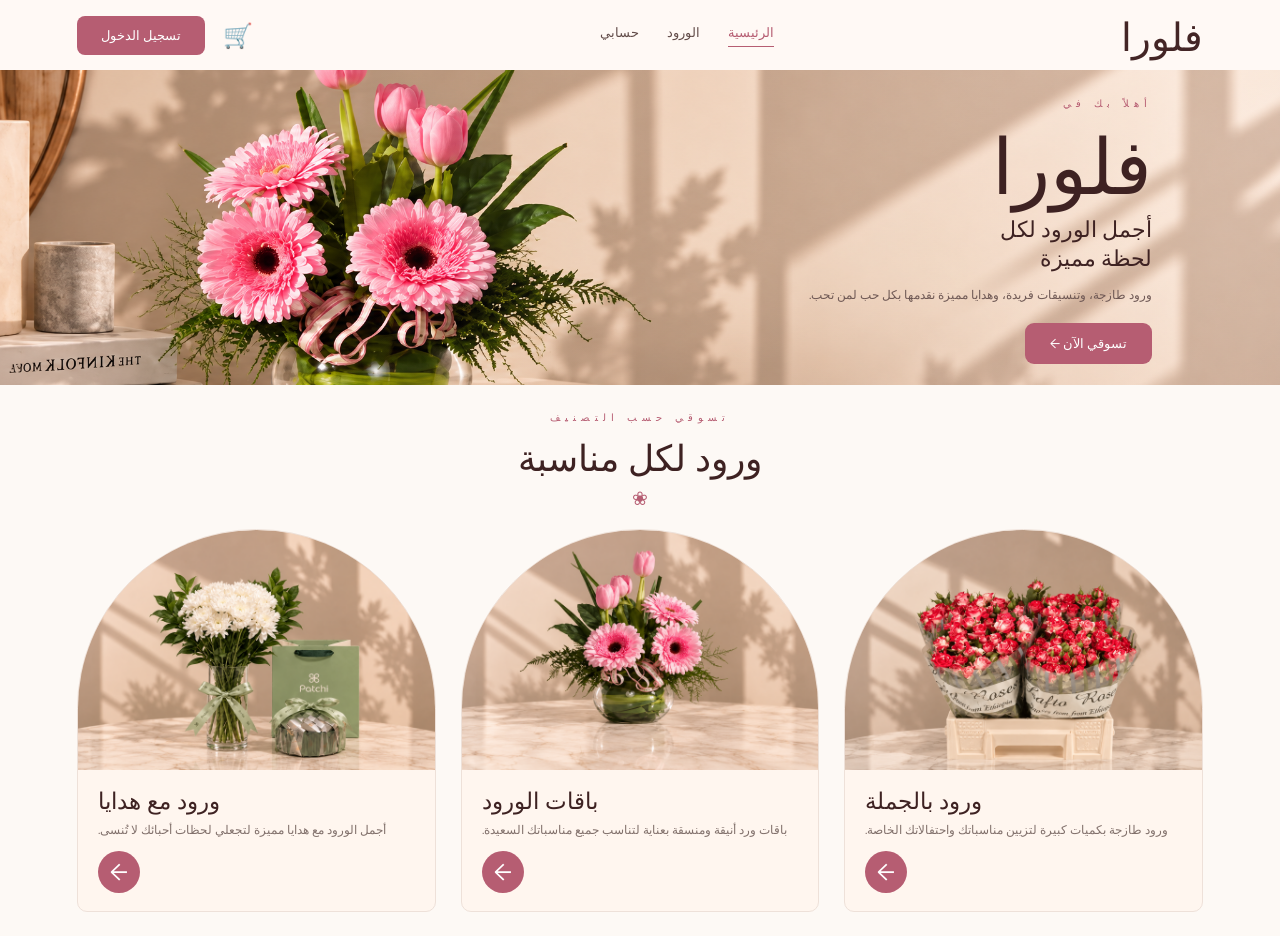
==== home.html @ 4fcf9b65 "add flora homepage desing" ====
<!DOCTYPE html>
<html lang="ar" dir="rtl">
<head>
    <meta charset="UTF-8">
    <meta name="viewport" content="width=device-width, initial-scale=1.0">
    <title>فلورا | الرئيسية</title>
    <link rel="stylesheet" href="flora-home.css">
</head>
<body>

<header class="navbar">
    <a href="home.html" class="logo">فلورا</a>

    <nav>
        <a href="home.html" class="active">الرئيسية</a>
        <a href="product.html">الورود</a>
    
    
        <a href="account.html">حسابي</a>
    </nav>

    <div class="nav-actions">
       
        
<a href="cart.html" class="cart-icon" aria-label="سلة التسوق">🛒</a>

        <a href="account.html" class="login-btn">تسجيل الدخول</a>
    </div>
</header>

<main>

    <!-- القسم الرئيسي -->
    <section class="hero">
        <div class="hero-photo"></div>

        <div class="hero-content">
            <span class="eyebrow">أهلاً بك في</span>

            <h1>فلورا</h1>

            <h2>
                أجمل الورود لكل<br>
                لحظة مميزة
            </h2>

            <p>
                ورود طازجة، وتنسيقات فريدة،
                وهدايا مميزة نقدمها بكل حب
                لمن تحب.
            </p>

            <a href="product.html" class="primary-btn">
                تسوقي الآن &larr;
            </a>
        </div>
    </section>

    <!-- تصنيفات الورود -->
    <section class="categories">

        <div class="section-heading">
            <span class="eyebrow">تسوقي حسب التصنيف</span>
            <h2>ورود لكل مناسبة</h2>
            <span class="flower-symbol">&#10048;</span>
        </div>

        <div class="category-grid">

            <!-- الورود بالجملة -->
            <article class="category-card">
                <div class="category-image">
                    <img src="images/bulk.jpg"
                         alt="ورود بالجملة">
                </div>

                <div class="category-info">
                    <h3>ورود بالجملة</h3>
                    <p>
                        ورود طازجة بكميات كبيرة
                        لتزيين مناسباتك واحتفالاتك الخاصة.
                    </p>

                    <a href="product.html"
                       class="arrow-btn"
                       aria-label="استكشفي الورود بالجملة">
                        &larr;
                    </a>
                </div>
            </article>

            <!-- باقات الورود -->
            <article class="category-card">
                <div class="category-image">
                    <img src="images/bouquet.jpg"
                         alt="باقات الورود">
                </div>

                <div class="category-info">
                    <h3>باقات الورود</h3>
                    <p>
                        باقات ورد أنيقة ومنسقة بعناية
                        لتناسب جميع مناسباتك السعيدة.
                    </p>

                    <a href="product.html"
                       class="arrow-btn"
                       aria-label="استكشفي باقات الورود">
                        &larr;
                    </a>
                </div>
            </article>

            <!-- الورود مع الهدايا -->
            <article class="category-card">
                <div class="category-image">
                    <img src="images/gifts.jpg"
                         alt="ورود مع هدايا">
                </div>

                <div class="category-info">
                    <h3>ورود مع هدايا</h3>
                    <p>
                        أجمل الورود مع هدايا مميزة
                        لتجعلي لحظات أحبائك لا تُنسى.
                    </p>

                    <a href="product.html"
                       class="arrow-btn"
                       aria-label="استكشفي الورود مع الهدايا">
                        &larr;
                    </a>
                </div>
            </article>

        </div>
    </section>

</main>

</body>
</html>
---- flora-home.css ----
@import url('https://fonts.googleapis.com/css2?family=DM+Sans:wght@400;500;600&family=Playfair+Display:wght@400;500&display=swap');

/* =========================
   1. GENERAL SETTINGS
========================= */

* {
    margin: 0;
    padding: 0;
    box-sizing: border-box;
}

html {
    scroll-behavior: smooth;
}

body {
    font-family: 'DM Sans', sans-serif;
    background: #FDF9F5;
    color: #3e2222;
}


/* =========================
   2. NAVIGATION BAR
========================= */

.navbar {
    height: 70px;
    padding: 0 6%;
    display: flex;
    align-items: center;
    justify-content: space-between;
    background: #fff9f5;
}

.logo {
    font-family: 'Playfair Display', serif;
    font-size: 39px;
    color: #432525;
    text-decoration: none;
}

.navbar nav {
    display: flex;
    align-items: center;
    gap: 28px;
}

.navbar nav a {
    color: #624c49;
    text-decoration: none;
    font-size: 13px;
    padding-bottom: 5px;
}

.navbar nav a:hover,
.navbar nav a.active {
    color: #B65D72;
    border-bottom: 1px solid #B65D72;
}

.nav-actions {
    display: flex;
    align-items: center;
    gap: 18px;
}

.search-icon {
    font-size: 20px;
    color: #765d59;
}

.cart-icon {
    font-size: 24px;
    color: #B65D72;
    text-decoration: none;
    cursor: pointer;
    display: inline-flex;
    align-items: center;
    transition: transform 0.3s ease;
}

.cart-icon:hover {
    transform: scale(1.15);
}

.login-btn {
    background: #B65D72;
    color: white;
    padding: 11px 24px;
    border-radius: 8px;
    text-decoration: none;
    font-size: 13px;
}


/* =========================
   3. MAIN BANNER
========================= */

.hero {
    height: 35vh;
    min-height: 300px;
    max-height: 390px;
    position: relative;
    display: flex;
    align-items: center;
    padding: 20px 10%;
    overflow: hidden;
    background: #e8d5c5;
}

.hero-photo {
    position: absolute;
    inset: 0;

    background-image:
        linear-gradient(
            90deg,
            rgba(238, 222, 208, 0.18) 0%,
            rgba(238, 222, 208, 0.04) 48%,
            transparent 75%
        ),
        url('images/flora-banner.png');

    background-size: cover;
    background-position: center center;
    background-repeat: no-repeat;

    transform: scaleX(-1);
}

.hero-content {
    position: relative;
    z-index: 1;
    width: 390px;
    max-width: 48%;
}

.eyebrow {
    font-size: 10px;
    letter-spacing: 5px;
    color: #B65D72;
}

.hero-content h1 {
    font-family: 'Playfair Display', serif;
    font-size: clamp(55px, 6vw, 90px);
    font-weight: 400;
    line-height: 1.1;
    margin: 8px 0;
}

.hero-content h2 {
    font-family: 'Playfair Display', serif;
    font-size: clamp(15px, 1.7vw, 22px);
    font-weight: 400;
    line-height: 1.35;
}

.hero-content p {
    font-size: 12px;
    line-height: 1.6;
    color: #6f5955;
    margin-top: 14px;
    margin-bottom: 18px;
}

.primary-btn {
    display: inline-block;
    padding: 12px 25px;
    background: #B65D72;
    color: white;
    text-decoration: none;
    border-radius: 9px;
    font-size: 13px;
}

.primary-btn:hover {
    background: #B65D72;
}


/* =========================
   4. CATEGORIES SECTION
========================= */

.categories {
    padding: 20px 6% 24px;
    background: #FDF9F5;
}

.section-heading {
    text-align: center;
    margin-bottom: 18px;
}

.section-heading h2 {
    font-family: 'Playfair Display', serif;
    font-size: clamp(25px, 3vw, 36px);
    font-weight: 400;
    margin: 6px 0;
}

.flower-symbol {
    font-size: 19px;
    color: #B65D72;
}


/* =========================
   5. FLOWER CARDS
========================= */

.category-grid {
    display: grid;
    grid-template-columns: repeat(3, minmax(0, 1fr));
    gap: 25px;
    max-width: 1200px;
    margin: 0 auto;
}

.category-card {
    background: #fff6ef;
    border: 1px solid #eee1d9;
    border-radius: 180px 180px 10px 10px;
    overflow: hidden;
    min-width: 0;
}

.category-image {
    width: 100%;
    height: 240px;
    overflow: hidden;
    border-radius: 50% 50% 0 0;
    background: #ead8ca;
}

.category-image img {
    width: 100%;
    height: 100%;
    object-fit: cover;
    object-position: center center;
    display: block;
    border-radius: 50% 50% 0 0;
}


/* =========================
   6. CARD INFORMATION
========================= */

.category-info {
    padding: 14px 20px 18px;
    text-align: left;
}

.category-info h3 {
    font-family: 'Playfair Display', serif;
    font-size: clamp(17px, 1.8vw, 24px);
    font-weight: 400;
    margin-bottom: 6px;
}

.category-info p {
    color: #82716c;
    font-size: 12px;
    line-height: 1.5;
    margin-bottom: 12px;
}


/* =========================
   7. PINK ARROW BUTTON
========================= */

.arrow-btn {
    width: 42px;
    height: 42px;
    border-radius: 50%;
    background: #B65D72;
    color: white;
    text-decoration: none;

    display: inline-flex;
    align-items: center;
    justify-content: center;

    font-size: 23px;
    transition: transform 0.3s ease;
}

.arrow-btn:hover {
    transform: translateX(4px);
}


/* =========================
   8. LAPTOP SCREENS
========================= */

@media (min-width: 900px) and (max-height: 850px) {

    .navbar {
        height: 60px;
    }

    .hero {
        height: 35vh;
        min-height: 300px;
        max-height: 390px;
    }

    .categories {
        padding-top: 14px;
    }

    .section-heading {
        margin-bottom: 12px;
    }

    .category-info {
        padding: 10px 16px;
    }

    .category-info p {
        margin-bottom: 8px;
    }

    .arrow-btn {
        width: 36px;
        height: 36px;
    }
}


/* =========================
   9. MOBILE SCREENS
========================= */

@media (max-width: 650px) {

    .navbar {
        height: auto;
        padding: 15px;
        flex-wrap: wrap;
        gap: 12px;
    }

    .navbar nav {
        gap: 12px;
        flex-wrap: wrap;
    }

    .hero {
        height: 430px;
        min-height: 300px;
        max-height: none;
        padding: 30px 7%;
    }

    .hero-content {
        max-width: 75%;
    }

    .category-grid {
        grid-template-columns: 1fr;
        max-width: 420px;
    }

    .category-image {
        height: 240px;
    }
}
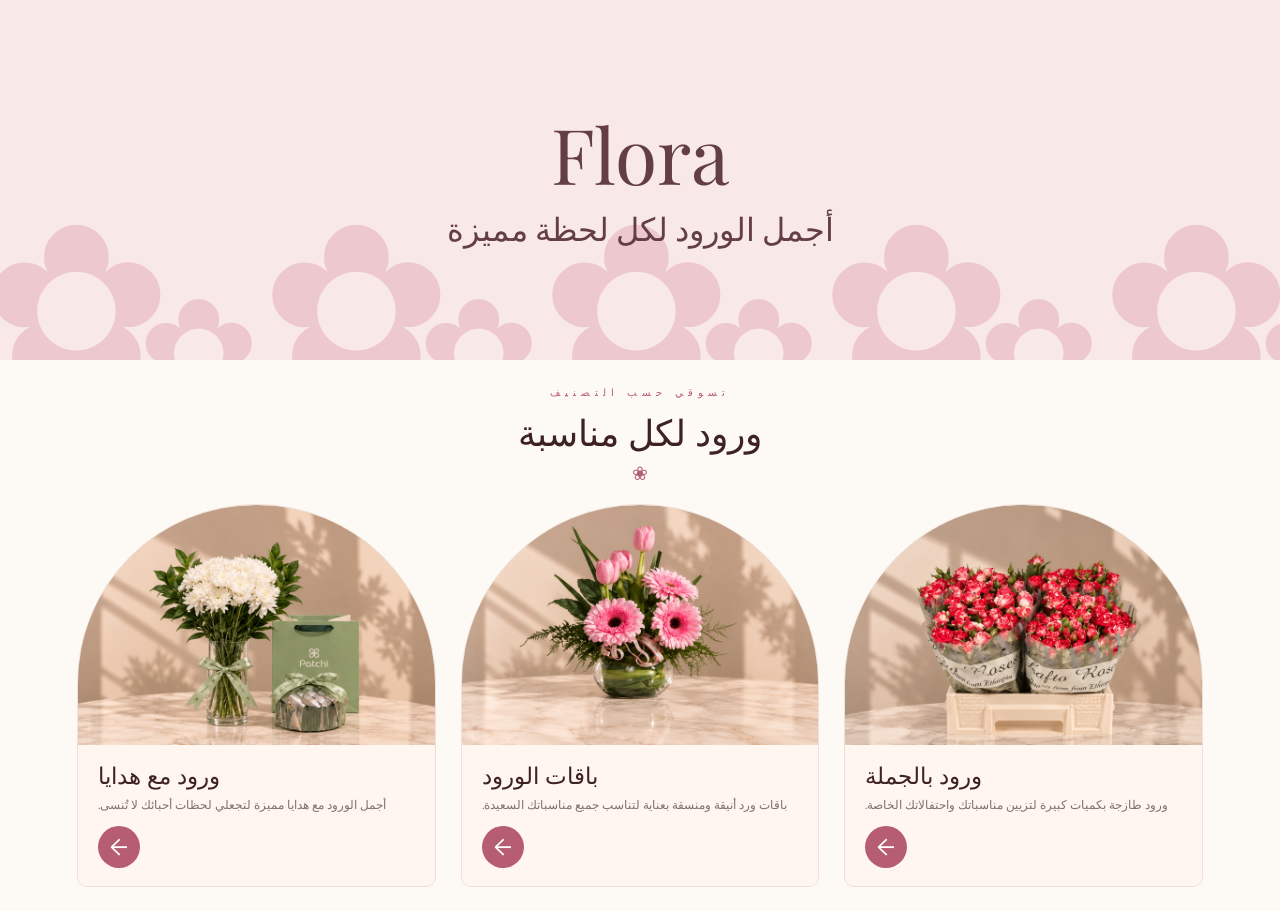
==== commit ff0ecbd7: "Update homepage" ====
--- a/home.html
+++ b/home.html
@@ -8,53 +8,39 @@
 </head>
 <body>
 
-<header class="navbar">
-    <a href="home.html" class="logo">فلورا</a>
-
-    <nav>
-        <a href="home.html" class="active">الرئيسية</a>
-        <a href="product.html">الورود</a>
-    
-    
-        <a href="account.html">حسابي</a>
-    </nav>
-
-    <div class="nav-actions">
-       
-        
-<a href="cart.html" class="cart-icon" aria-label="سلة التسوق">🛒</a>
-
-        <a href="account.html" class="login-btn">تسجيل الدخول</a>
-    </div>
-</header>
-
 <main>
 
     <!-- القسم الرئيسي -->
-    <section class="hero">
-        <div class="hero-photo"></div>
+   
+   <section class="hero">
 
-        <div class="hero-content">
-            <span class="eyebrow">أهلاً بك في</span>
+       <div class="hero-content">
+           <h1 class="hero-logo">Flora</h1>
 
-            <h1>فلورا</h1>
+   
 
-            <h2>
-                أجمل الورود لكل<br>
-                لحظة مميزة
-            </h2>
+           <h9 class="hero-subtitle">
+               أجمل الورود لكل لحظة مميزة
+           </h9>
+   
+       </div>
+   
 
-            <p>
-                ورود طازجة، وتنسيقات فريدة،
-                وهدايا مميزة نقدمها بكل حب
-                لمن تحب.
-            </p>
-
-            <a href="product.html" class="primary-btn">
-                تسوقي الآن &larr;
-            </a>
-        </div>
-    </section>
+       <div class="hero-flowers" aria-hidden="true">
+           <span class="flower flower-one">✿</span>
+           <span class="flower flower-two">✿</span>
+           <span class="flower flower-one">✿</span>
+           <span class="flower flower-two">✿</span>
+            <span class="flower flower-one">✿</span>
+            <span class="flower flower-two">✿</span>
+                                                     
+           <span class="flower flower-one">✿</span>
+           <span class="flower flower-two">✿</span>
+           <span class="flower flower-one">✿</span>
+           <span class="flower flower-two">✿</span>
+           <span class="flower flower-one">✿</span>
+</div>
+   </section>
 
     <!-- تصنيفات الورود -->
     <section class="categories">
--- a/flora-home.css
+++ b/flora-home.css
@@ -100,44 +100,3632 @@
    3. MAIN BANNER
 ========================= */
 
+
+/* =========================
+   FLORA HERO BANNER
+========================= */
+
 .hero {
-    height: 35vh;
-    min-height: 300px;
-    max-height: 390px;
-    position: relative;
-    display: flex;
-    align-items: center;
-    padding: 20px 10%;
+    position: relative;
+    width: 100%;
+    min-height: 360px;
+    background: #F8E9E8;
+    display: flex;
+    align-items: center;
+    justify-content: center;
+    text-align: center;
     overflow: hidden;
-    background: #e8d5c5;
-}
-
-.hero-photo {
+    padding: 45px 20px;
+    box-sizing: border-box;
+}
+
+.hero-content {
+    position: relative;
+    z-index: 2;
+}
+
+.hero-logo {
+    font-family: Georgia, serif;
+    font-size: clamp(65px, 8vw, 105px);
+    font-weight: normal;
+    color: #643E46;
+    margin: 0 0 15px;
+}
+
+.hero-subtitle {
+    font-size: clamp(20px, 2.5vw, 32px);
+    color: #643E46;
+    margin: 0 0 30px;
+    line-height: 1.7;
+}
+
+.hero-btn {
+    display: inline-block;
+    background: #B65D72;
+    color: white;
+    padding: 13px 38px;
+    border-radius: 40px;
+    text-decoration: none;
+    font-size: 18px;
+    transition: 0.3s ease;
+}
+
+.hero-btn:hover {
+    background: #9D4C60;
+    transform: translateY(-3px);
+}
+
+/* Decorative Flowers */
+
+.hero-flowers {
     position: absolute;
-    inset: 0;
-
-    background-image:
-        linear-gradient(
-            90deg,
-            rgba(238, 222, 208, 0.18) 0%,
-            rgba(238, 222, 208, 0.04) 48%,
-            transparent 75%
-        ),
-        url('images/flora-banner.png');
-
-    background-size: cover;
-    background-position: center center;
-    background-repeat: no-repeat;
-
-    transform: scaleX(-1);
+    bottom: -65px;
+    left: -20px;
+    display: flex;
+    align-items: flex-end;
+    gap: 0;
+    color: #E9BBC4;
+    opacity: 0.7;
+    pointer-events: none;
+}
+
+.flower {
+    display: block;
+    line-height: 1;
+}
+
+.flower-one {
+    font-size: 230px;
+}
+
+.flower-two {
+    font-size: 145px;
+    margin-left: -35px;
+}
+
+/* Laptop & Mobile */
+
+@media (max-width: 768px) {
+    .hero {
+        min-height: 320px;
+        padding: 40px 18px;
+    }
+
+    .hero-flowers {
+        opacity: 0.35;
+        transform: scale(0.65);
+        transform-origin: bottom left;
+    }
+}
+
+
+/* =========================
+   FLORA HERO BANNER
+========================= */
+
+.hero {
+    position: relative;
+    width: 100%;
+    min-height: 360px;
+    background: #F8E9E8;
+    display: flex;
+    align-items: center;
+    justify-content: center;
+    text-align: center;
+    overflow: hidden;
+    padding: 45px 20px;
+    box-sizing: border-box;
 }
 
 .hero-content {
     position: relative;
-    z-index: 1;
-    width: 390px;
-    max-width: 48%;
-}
+    z-index: 2;
+}
+
+.hero-logo {
+    font-family: Georgia, serif;
+    font-size: clamp(65px, 8vw, 105px);
+    font-weight: normal;
+    color: #643E46;
+    margin: 0 0 15px;
+}
+
+.hero-subtitle {
+    font-size: clamp(20px, 2.5vw, 32px);
+    color: #643E46;
+    margin: 0 0 30px;
+    line-height: 1.7;
+}
+
+.hero-btn {
+    display: inline-block;
+    background: #B65D72;
+    color: white;
+    padding: 13px 38px;
+    border-radius: 40px;
+    text-decoration: none;
+    font-size: 18px;
+    transition: 0.3s ease;
+}
+
+.hero-btn:hover {
+    background: #9D4C60;
+    transform: translateY(-3px);
+}
+
+/* Decorative Flowers */
+
+.hero-flowers {
+    position: absolute;
+    bottom: -65px;
+    left: -20px;
+    display: flex;
+    align-items: flex-end;
+    gap: 0;
+    color: #E9BBC4;
+    opacity: 0.7;
+    pointer-events: none;
+}
+
+.flower {
+    display: block;
+    line-height: 1;
+}
+
+.flower-one {
+    font-size: 230px;
+}
+
+.flower-two {
+    font-size: 145px;
+    margin-left: -35px;
+}
+
+/* Laptop & Mobile */
+
+@media (max-width: 768px) {
+    .hero {
+        min-height: 320px;
+        padding: 40px 18px;
+    }
+
+    .hero-flowers {
+        opacity: 0.35;
+        transform: scale(0.65);
+        transform-origin: bottom left;
+    }
+}
+
+
+/* =========================
+   FLORA HERO BANNER
+========================= */
+
+.hero {
+    position: relative;
+    width: 100%;
+    min-height: 360px;
+    background: #F8E9E8;
+    display: flex;
+    align-items: center;
+    justify-content: center;
+    text-align: center;
+    overflow: hidden;
+    padding: 45px 20px;
+    box-sizing: border-box;
+}
+
+.hero-content {
+    position: relative;
+    z-index: 2;
+}
+
+.hero-logo {
+    font-family: Georgia, serif;
+    font-size: clamp(65px, 8vw, 105px);
+    font-weight: normal;
+    color: #643E46;
+    margin: 0 0 15px;
+}
+
+.hero-subtitle {
+    font-size: clamp(20px, 2.5vw, 32px);
+    color: #643E46;
+    margin: 0 0 30px;
+    line-height: 1.7;
+}
+
+.hero-btn {
+    display: inline-block;
+    background: #B65D72;
+    color: white;
+    padding: 13px 38px;
+    border-radius: 40px;
+    text-decoration: none;
+    font-size: 18px;
+    transition: 0.3s ease;
+}
+
+.hero-btn:hover {
+    background: #9D4C60;
+    transform: translateY(-3px);
+}
+
+/* Decorative Flowers */
+
+.hero-flowers {
+    position: absolute;
+    bottom: -65px;
+    left: -20px;
+    display: flex;
+    align-items: flex-end;
+    gap: 0;
+    color: #E9BBC4;
+    opacity: 0.7;
+    pointer-events: none;
+}
+
+.flower {
+    display: block;
+    line-height: 1;
+}
+
+.flower-one {
+    font-size: 230px;
+}
+
+.flower-two {
+    font-size: 145px;
+    margin-left: -35px;
+}
+
+/* Laptop & Mobile */
+
+@media (max-width: 768px) {
+    .hero {
+        min-height: 320px;
+        padding: 40px 18px;
+    }
+
+    .hero-flowers {
+        opacity: 0.35;
+        transform: scale(0.65);
+        transform-origin: bottom left;
+    }
+}
+
+
+/* =========================
+   FLORA HERO BANNER
+========================= */
+
+.hero {
+    position: relative;
+    width: 100%;
+    min-height: 360px;
+    background: #F8E9E8;
+    display: flex;
+    align-items: center;
+    justify-content: center;
+    text-align: center;
+    overflow: hidden;
+    padding: 45px 20px;
+    box-sizing: border-box;
+}
+
+.hero-content {
+    position: relative;
+    z-index: 2;
+}
+
+.hero-logo {
+    font-family: Georgia, serif;
+    font-size: clamp(65px, 8vw, 105px);
+    font-weight: normal;
+    color: #643E46;
+    margin: 0 0 15px;
+}
+
+.hero-subtitle {
+    font-size: clamp(20px, 2.5vw, 32px);
+    color: #643E46;
+    margin: 0 0 30px;
+    line-height: 1.7;
+}
+
+.hero-btn {
+    display: inline-block;
+    background: #B65D72;
+    color: white;
+    padding: 13px 38px;
+    border-radius: 40px;
+    text-decoration: none;
+    font-size: 18px;
+    transition: 0.3s ease;
+}
+
+.hero-btn:hover {
+    background: #9D4C60;
+    transform: translateY(-3px);
+}
+
+/* Decorative Flowers */
+
+.hero-flowers {
+    position: absolute;
+    bottom: -65px;
+    left: -20px;
+    display: flex;
+    align-items: flex-end;
+    gap: 0;
+    color: #E9BBC4;
+    opacity: 0.7;
+    pointer-events: none;
+}
+
+.flower {
+    display: block;
+    line-height: 1;
+}
+
+.flower-one {
+    font-size: 230px;
+}
+
+.flower-two {
+    font-size: 145px;
+    margin-left: -35px;
+}
+
+/* Laptop & Mobile */
+
+@media (max-width: 768px) {
+    .hero {
+        min-height: 320px;
+        padding: 40px 18px;
+    }
+
+    .hero-flowers {
+        opacity: 0.35;
+        transform: scale(0.65);
+        transform-origin: bottom left;
+    }
+}
+
+
+/* =========================
+   FLORA HERO BANNER
+========================= */
+
+.hero {
+    position: relative;
+    width: 100%;
+    min-height: 360px;
+    background: #F8E9E8;
+    display: flex;
+    align-items: center;
+    justify-content: center;
+    text-align: center;
+    overflow: hidden;
+    padding: 45px 20px;
+    box-sizing: border-box;
+}
+
+.hero-content {
+    position: relative;
+    z-index: 2;
+}
+
+.hero-logo {
+    font-family: Georgia, serif;
+    font-size: clamp(65px, 8vw, 105px);
+    font-weight: normal;
+    color: #643E46;
+    margin: 0 0 15px;
+}
+
+.hero-subtitle {
+    font-size: clamp(20px, 2.5vw, 32px);
+    color: #643E46;
+    margin: 0 0 30px;
+    line-height: 1.7;
+}
+
+.hero-btn {
+    display: inline-block;
+    background: #B65D72;
+    color: white;
+    padding: 13px 38px;
+    border-radius: 40px;
+    text-decoration: none;
+    font-size: 18px;
+    transition: 0.3s ease;
+}
+
+.hero-btn:hover {
+    background: #9D4C60;
+    transform: translateY(-3px);
+}
+
+/* Decorative Flowers */
+
+.hero-flowers {
+    position: absolute;
+    bottom: -65px;
+    left: -20px;
+    display: flex;
+    align-items: flex-end;
+    gap: 0;
+    color: #E9BBC4;
+    opacity: 0.7;
+    pointer-events: none;
+}
+
+.flower {
+    display: block;
+    line-height: 1;
+}
+
+.flower-one {
+    font-size: 230px;
+}
+
+.flower-two {
+    font-size: 145px;
+    margin-left: -35px;
+}
+
+/* Laptop & Mobile */
+
+@media (max-width: 768px) {
+    .hero {
+        min-height: 320px;
+        padding: 40px 18px;
+    }
+
+    .hero-flowers {
+        opacity: 0.35;
+        transform: scale(0.65);
+        transform-origin: bottom left;
+    }
+}
+
+
+/* =========================
+   FLORA HERO BANNER
+========================= */
+
+.hero {
+    position: relative;
+    width: 100%;
+    min-height: 360px;
+    background: #F8E9E8;
+    display: flex;
+    align-items: center;
+    justify-content: center;
+    text-align: center;
+    overflow: hidden;
+    padding: 45px 20px;
+    box-sizing: border-box;
+}
+
+.hero-content {
+    position: relative;
+    z-index: 2;
+}
+
+.hero-logo {
+    font-family: Georgia, serif;
+    font-size: clamp(65px, 8vw, 105px);
+    font-weight: normal;
+    color: #643E46;
+    margin: 0 0 15px;
+}
+
+.hero-subtitle {
+    font-size: clamp(20px, 2.5vw, 32px);
+    color: #643E46;
+    margin: 0 0 30px;
+    line-height: 1.7;
+}
+
+.hero-btn {
+    display: inline-block;
+    background: #B65D72;
+    color: white;
+    padding: 13px 38px;
+    border-radius: 40px;
+    text-decoration: none;
+    font-size: 18px;
+    transition: 0.3s ease;
+}
+
+.hero-btn:hover {
+    background: #9D4C60;
+    transform: translateY(-3px);
+}
+
+/* Decorative Flowers */
+
+.hero-flowers {
+    position: absolute;
+    bottom: -65px;
+    left: -20px;
+    display: flex;
+    align-items: flex-end;
+    gap: 0;
+    color: #E9BBC4;
+    opacity: 0.7;
+    pointer-events: none;
+}
+
+.flower {
+    display: block;
+    line-height: 1;
+}
+
+.flower-one {
+    font-size: 230px;
+}
+
+.flower-two {
+    font-size: 145px;
+    margin-left: -35px;
+}
+
+/* Laptop & Mobile */
+
+@media (max-width: 768px) {
+    .hero {
+        min-height: 320px;
+        padding: 40px 18px;
+    }
+
+    .hero-flowers {
+        opacity: 0.35;
+        transform: scale(0.65);
+        transform-origin: bottom left;
+    }
+}
+
+
+/* =========================
+   FLORA HERO BANNER
+========================= */
+
+.hero {
+    position: relative;
+    width: 100%;
+    min-height: 360px;
+    background: #F8E9E8;
+    display: flex;
+    align-items: center;
+    justify-content: center;
+    text-align: center;
+    overflow: hidden;
+    padding: 45px 20px;
+    box-sizing: border-box;
+}
+
+.hero-content {
+    position: relative;
+    z-index: 2;
+}
+
+.hero-logo {
+    font-family: Georgia, serif;
+    font-size: clamp(65px, 8vw, 105px);
+    font-weight: normal;
+    color: #643E46;
+    margin: 0 0 15px;
+}
+
+.hero-subtitle {
+    font-size: clamp(20px, 2.5vw, 32px);
+    color: #643E46;
+    margin: 0 0 30px;
+    line-height: 1.7;
+}
+
+.hero-btn {
+    display: inline-block;
+    background: #B65D72;
+    color: white;
+    padding: 13px 38px;
+    border-radius: 40px;
+    text-decoration: none;
+    font-size: 18px;
+    transition: 0.3s ease;
+}
+
+.hero-btn:hover {
+    background: #9D4C60;
+    transform: translateY(-3px);
+}
+
+/* Decorative Flowers */
+
+.hero-flowers {
+    position: absolute;
+    bottom: -65px;
+    left: -20px;
+    display: flex;
+    align-items: flex-end;
+    gap: 0;
+    color: #E9BBC4;
+    opacity: 0.7;
+    pointer-events: none;
+}
+
+.flower {
+    display: block;
+    line-height: 1;
+}
+
+.flower-one {
+    font-size: 230px;
+}
+
+.flower-two {
+    font-size: 145px;
+    margin-left: -35px;
+}
+
+/* Laptop & Mobile */
+
+@media (max-width: 768px) {
+    .hero {
+        min-height: 320px;
+        padding: 40px 18px;
+    }
+
+    .hero-flowers {
+        opacity: 0.35;
+        transform: scale(0.65);
+        transform-origin: bottom left;
+    }
+}
+
+
+/* =========================
+   FLORA HERO BANNER
+========================= */
+
+.hero {
+    position: relative;
+    width: 100%;
+    min-height: 360px;
+    background: #F8E9E8;
+    display: flex;
+    align-items: center;
+    justify-content: center;
+    text-align: center;
+    overflow: hidden;
+    padding: 45px 20px;
+    box-sizing: border-box;
+}
+
+.hero-content {
+    position: relative;
+    z-index: 2;
+}
+
+.hero-logo {
+    font-family: Georgia, serif;
+    font-size: clamp(65px, 8vw, 105px);
+    font-weight: normal;
+    color: #643E46;
+    margin: 0 0 15px;
+}
+
+.hero-subtitle {
+    font-size: clamp(20px, 2.5vw, 32px);
+    color: #643E46;
+    margin: 0 0 30px;
+    line-height: 1.7;
+}
+
+.hero-btn {
+    display: inline-block;
+    background: #B65D72;
+    color: white;
+    padding: 13px 38px;
+    border-radius: 40px;
+    text-decoration: none;
+    font-size: 18px;
+    transition: 0.3s ease;
+}
+
+.hero-btn:hover {
+    background: #9D4C60;
+    transform: translateY(-3px);
+}
+
+/* Decorative Flowers */
+
+.hero-flowers {
+    position: absolute;
+    bottom: -65px;
+    left: -20px;
+    display: flex;
+    align-items: flex-end;
+    gap: 0;
+    color: #E9BBC4;
+    opacity: 0.7;
+    pointer-events: none;
+}
+
+.flower {
+    display: block;
+    line-height: 1;
+}
+
+.flower-one {
+    font-size: 230px;
+}
+
+.flower-two {
+    font-size: 145px;
+    margin-left: -35px;
+}
+
+/* Laptop & Mobile */
+
+@media (max-width: 768px) {
+    .hero {
+        min-height: 320px;
+        padding: 40px 18px;
+    }
+
+    .hero-flowers {
+        opacity: 0.35;
+        transform: scale(0.65);
+        transform-origin: bottom left;
+    }
+}
+
+
+/* =========================
+   FLORA HERO BANNER
+========================= */
+
+.hero {
+    position: relative;
+    width: 100%;
+    min-height: 360px;
+    background: #F8E9E8;
+    display: flex;
+    align-items: center;
+    justify-content: center;
+    text-align: center;
+    overflow: hidden;
+    padding: 45px 20px;
+    box-sizing: border-box;
+}
+
+.hero-content {
+    position: relative;
+    z-index: 2;
+}
+
+.hero-logo {
+    font-family: Georgia, serif;
+    font-size: clamp(65px, 8vw, 105px);
+    font-weight: normal;
+    color: #643E46;
+    margin: 0 0 15px;
+}
+
+.hero-subtitle {
+    font-size: clamp(20px, 2.5vw, 32px);
+    color: #643E46;
+    margin: 0 0 30px;
+    line-height: 1.7;
+}
+
+.hero-btn {
+    display: inline-block;
+    background: #B65D72;
+    color: white;
+    padding: 13px 38px;
+    border-radius: 40px;
+    text-decoration: none;
+    font-size: 18px;
+    transition: 0.3s ease;
+}
+
+.hero-btn:hover {
+    background: #9D4C60;
+    transform: translateY(-3px);
+}
+
+/* Decorative Flowers */
+
+.hero-flowers {
+    position: absolute;
+    bottom: -65px;
+    left: -20px;
+    display: flex;
+    align-items: flex-end;
+    gap: 0;
+    color: #E9BBC4;
+    opacity: 0.7;
+    pointer-events: none;
+}
+
+.flower {
+    display: block;
+    line-height: 1;
+}
+
+.flower-one {
+    font-size: 230px;
+}
+
+.flower-two {
+    font-size: 145px;
+    margin-left: -35px;
+}
+
+/* Laptop & Mobile */
+
+@media (max-width: 768px) {
+    .hero {
+        min-height: 320px;
+        padding: 40px 18px;
+    }
+
+    .hero-flowers {
+        opacity: 0.35;
+        transform: scale(0.65);
+        transform-origin: bottom left;
+    }
+}
+
+
+/* =========================
+   FLORA HERO BANNER
+========================= */
+
+.hero {
+    position: relative;
+    width: 100%;
+    min-height: 360px;
+    background: #F8E9E8;
+    display: flex;
+    align-items: center;
+    justify-content: center;
+    text-align: center;
+    overflow: hidden;
+    padding: 45px 20px;
+    box-sizing: border-box;
+}
+
+.hero-content {
+    position: relative;
+    z-index: 2;
+}
+
+.hero-logo {
+    font-family: Georgia, serif;
+    font-size: clamp(65px, 8vw, 105px);
+    font-weight: normal;
+    color: #643E46;
+    margin: 0 0 15px;
+}
+
+.hero-subtitle {
+    font-size: clamp(20px, 2.5vw, 32px);
+    color: #643E46;
+    margin: 0 0 30px;
+    line-height: 1.7;
+}
+
+.hero-btn {
+    display: inline-block;
+    background: #B65D72;
+    color: white;
+    padding: 13px 38px;
+    border-radius: 40px;
+    text-decoration: none;
+    font-size: 18px;
+    transition: 0.3s ease;
+}
+
+.hero-btn:hover {
+    background: #9D4C60;
+    transform: translateY(-3px);
+}
+
+/* Decorative Flowers */
+
+.hero-flowers {
+    position: absolute;
+    bottom: -65px;
+    left: -20px;
+    display: flex;
+    align-items: flex-end;
+    gap: 0;
+    color: #E9BBC4;
+    opacity: 0.7;
+    pointer-events: none;
+}
+
+.flower {
+    display: block;
+    line-height: 1;
+}
+
+.flower-one {
+    font-size: 230px;
+}
+
+.flower-two {
+    font-size: 145px;
+    margin-left: -35px;
+}
+
+/* Laptop & Mobile */
+
+@media (max-width: 768px) {
+    .hero {
+        min-height: 320px;
+        padding: 40px 18px;
+    }
+
+    .hero-flowers {
+        opacity: 0.35;
+        transform: scale(0.65);
+        transform-origin: bottom left;
+    }
+}
+
+
+/* =========================
+   FLORA HERO BANNER
+========================= */
+
+.hero {
+    position: relative;
+    width: 100%;
+    min-height: 360px;
+    background: #F8E9E8;
+    display: flex;
+    align-items: center;
+    justify-content: center;
+    text-align: center;
+    overflow: hidden;
+    padding: 45px 20px;
+    box-sizing: border-box;
+}
+
+.hero-content {
+    position: relative;
+    z-index: 2;
+}
+
+.hero-logo {
+    font-family: Georgia, serif;
+    font-size: clamp(65px, 8vw, 105px);
+    font-weight: normal;
+    color: #643E46;
+    margin: 0 0 15px;
+}
+
+.hero-subtitle {
+    font-size: clamp(20px, 2.5vw, 32px);
+    color: #643E46;
+    margin: 0 0 30px;
+    line-height: 1.7;
+}
+
+.hero-btn {
+    display: inline-block;
+    background: #B65D72;
+    color: white;
+    padding: 13px 38px;
+    border-radius: 40px;
+    text-decoration: none;
+    font-size: 18px;
+    transition: 0.3s ease;
+}
+
+.hero-btn:hover {
+    background: #9D4C60;
+    transform: translateY(-3px);
+}
+
+/* Decorative Flowers */
+
+.hero-flowers {
+    position: absolute;
+    bottom: -65px;
+    left: -20px;
+    display: flex;
+    align-items: flex-end;
+    gap: 0;
+    color: #E9BBC4;
+    opacity: 0.7;
+    pointer-events: none;
+}
+
+.flower {
+    display: block;
+    line-height: 1;
+}
+
+.flower-one {
+    font-size: 230px;
+}
+
+.flower-two {
+    font-size: 145px;
+    margin-left: -35px;
+}
+
+/* Laptop & Mobile */
+
+@media (max-width: 768px) {
+    .hero {
+        min-height: 320px;
+        padding: 40px 18px;
+    }
+
+    .hero-flowers {
+        opacity: 0.35;
+        transform: scale(0.65);
+        transform-origin: bottom left;
+    }
+}
+
+
+/* =========================
+   FLORA HERO BANNER
+========================= */
+
+.hero {
+    position: relative;
+    width: 100%;
+    min-height: 360px;
+    background: #F8E9E8;
+    display: flex;
+    align-items: center;
+    justify-content: center;
+    text-align: center;
+    overflow: hidden;
+    padding: 45px 20px;
+    box-sizing: border-box;
+}
+
+.hero-content {
+    position: relative;
+    z-index: 2;
+}
+
+.hero-logo {
+    font-family: Georgia, serif;
+    font-size: clamp(65px, 8vw, 105px);
+    font-weight: normal;
+    color: #643E46;
+    margin: 0 0 15px;
+}
+
+.hero-subtitle {
+    font-size: clamp(20px, 2.5vw, 32px);
+    color: #643E46;
+    margin: 0 0 30px;
+    line-height: 1.7;
+}
+
+.hero-btn {
+    display: inline-block;
+    background: #B65D72;
+    color: white;
+    padding: 13px 38px;
+    border-radius: 40px;
+    text-decoration: none;
+    font-size: 18px;
+    transition: 0.3s ease;
+}
+
+.hero-btn:hover {
+    background: #9D4C60;
+    transform: translateY(-3px);
+}
+
+/* Decorative Flowers */
+
+.hero-flowers {
+    position: absolute;
+    bottom: -65px;
+    left: -20px;
+    display: flex;
+    align-items: flex-end;
+    gap: 0;
+    color: #E9BBC4;
+    opacity: 0.7;
+    pointer-events: none;
+}
+
+.flower {
+    display: block;
+    line-height: 1;
+}
+
+.flower-one {
+    font-size: 230px;
+}
+
+.flower-two {
+    font-size: 145px;
+    margin-left: -35px;
+}
+
+/* Laptop & Mobile */
+
+@media (max-width: 768px) {
+    .hero {
+        min-height: 320px;
+        padding: 40px 18px;
+    }
+
+    .hero-flowers {
+        opacity: 0.35;
+        transform: scale(0.65);
+        transform-origin: bottom left;
+    }
+}
+
+
+/* =========================
+   FLORA HERO BANNER
+========================= */
+
+.hero {
+    position: relative;
+    width: 100%;
+    min-height: 360px;
+    background: #F8E9E8;
+    display: flex;
+    align-items: center;
+    justify-content: center;
+    text-align: center;
+    overflow: hidden;
+    padding: 45px 20px;
+    box-sizing: border-box;
+}
+
+.hero-content {
+    position: relative;
+    z-index: 2;
+}
+
+.hero-logo {
+    font-family: Georgia, serif;
+    font-size: clamp(65px, 8vw, 105px);
+    font-weight: normal;
+    color: #643E46;
+    margin: 0 0 15px;
+}
+
+.hero-subtitle {
+    font-size: clamp(20px, 2.5vw, 32px);
+    color: #643E46;
+    margin: 0 0 30px;
+    line-height: 1.7;
+}
+
+.hero-btn {
+    display: inline-block;
+    background: #B65D72;
+    color: white;
+    padding: 13px 38px;
+    border-radius: 40px;
+    text-decoration: none;
+    font-size: 18px;
+    transition: 0.3s ease;
+}
+
+.hero-btn:hover {
+    background: #9D4C60;
+    transform: translateY(-3px);
+}
+
+/* Decorative Flowers */
+
+.hero-flowers {
+    position: absolute;
+    bottom: -65px;
+    left: -20px;
+    display: flex;
+    align-items: flex-end;
+    gap: 0;
+    color: #E9BBC4;
+    opacity: 0.7;
+    pointer-events: none;
+}
+
+.flower {
+    display: block;
+    line-height: 1;
+}
+
+.flower-one {
+    font-size: 230px;
+}
+
+.flower-two {
+    font-size: 145px;
+    margin-left: -35px;
+}
+
+/* Laptop & Mobile */
+
+@media (max-width: 768px) {
+    .hero {
+        min-height: 320px;
+        padding: 40px 18px;
+    }
+
+    .hero-flowers {
+        opacity: 0.35;
+        transform: scale(0.65);
+        transform-origin: bottom left;
+    }
+}
+
+
+/* =========================
+   FLORA HERO BANNER
+========================= */
+
+.hero {
+    position: relative;
+    width: 100%;
+    min-height: 360px;
+    background: #F8E9E8;
+    display: flex;
+    align-items: center;
+    justify-content: center;
+    text-align: center;
+    overflow: hidden;
+    padding: 45px 20px;
+    box-sizing: border-box;
+}
+
+.hero-content {
+    position: relative;
+    z-index: 2;
+}
+
+.hero-logo {
+    font-family: Georgia, serif;
+    font-size: clamp(65px, 8vw, 105px);
+    font-weight: normal;
+    color: #643E46;
+    margin: 0 0 15px;
+}
+
+.hero-subtitle {
+    font-size: clamp(20px, 2.5vw, 32px);
+    color: #643E46;
+    margin: 0 0 30px;
+    line-height: 1.7;
+}
+
+.hero-btn {
+    display: inline-block;
+    background: #B65D72;
+    color: white;
+    padding: 13px 38px;
+    border-radius: 40px;
+    text-decoration: none;
+    font-size: 18px;
+    transition: 0.3s ease;
+}
+
+.hero-btn:hover {
+    background: #9D4C60;
+    transform: translateY(-3px);
+}
+
+/* Decorative Flowers */
+
+.hero-flowers {
+    position: absolute;
+    bottom: -65px;
+    left: -20px;
+    display: flex;
+    align-items: flex-end;
+    gap: 0;
+    color: #E9BBC4;
+    opacity: 0.7;
+    pointer-events: none;
+}
+
+.flower {
+    display: block;
+    line-height: 1;
+}
+
+.flower-one {
+    font-size: 230px;
+}
+
+.flower-two {
+    font-size: 145px;
+    margin-left: -35px;
+}
+
+/* Laptop & Mobile */
+
+@media (max-width: 768px) {
+    .hero {
+        min-height: 320px;
+        padding: 40px 18px;
+    }
+
+    .hero-flowers {
+        opacity: 0.35;
+        transform: scale(0.65);
+        transform-origin: bottom left;
+    }
+}
+
+
+/* =========================
+   FLORA HERO BANNER
+========================= */
+
+.hero {
+    position: relative;
+    width: 100%;
+    min-height: 360px;
+    background: #F8E9E8;
+    display: flex;
+    align-items: center;
+    justify-content: center;
+    text-align: center;
+    overflow: hidden;
+    padding: 45px 20px;
+    box-sizing: border-box;
+}
+
+.hero-content {
+    position: relative;
+    z-index: 2;
+}
+
+.hero-logo {
+    font-family: Georgia, serif;
+    font-size: clamp(65px, 8vw, 105px);
+    font-weight: normal;
+    color: #643E46;
+    margin: 0 0 15px;
+}
+
+.hero-subtitle {
+    font-size: clamp(20px, 2.5vw, 32px);
+    color: #643E46;
+    margin: 0 0 30px;
+    line-height: 1.7;
+}
+
+.hero-btn {
+    display: inline-block;
+    background: #B65D72;
+    color: white;
+    padding: 13px 38px;
+    border-radius: 40px;
+    text-decoration: none;
+    font-size: 18px;
+    transition: 0.3s ease;
+}
+
+.hero-btn:hover {
+    background: #9D4C60;
+    transform: translateY(-3px);
+}
+
+/* Decorative Flowers */
+
+.hero-flowers {
+    position: absolute;
+    bottom: -65px;
+    left: -20px;
+    display: flex;
+    align-items: flex-end;
+    gap: 0;
+    color: #E9BBC4;
+    opacity: 0.7;
+    pointer-events: none;
+}
+
+.flower {
+    display: block;
+    line-height: 1;
+}
+
+.flower-one {
+    font-size: 230px;
+}
+
+.flower-two {
+    font-size: 145px;
+    margin-left: -35px;
+}
+
+/* Laptop & Mobile */
+
+@media (max-width: 768px) {
+    .hero {
+        min-height: 320px;
+        padding: 40px 18px;
+    }
+
+    .hero-flowers {
+        opacity: 0.35;
+        transform: scale(0.65);
+        transform-origin: bottom left;
+    }
+}
+
+
+/* =========================
+   FLORA HERO BANNER
+========================= */
+
+.hero {
+    position: relative;
+    width: 100%;
+    min-height: 360px;
+    background: #F8E9E8;
+    display: flex;
+    align-items: center;
+    justify-content: center;
+    text-align: center;
+    overflow: hidden;
+    padding: 45px 20px;
+    box-sizing: border-box;
+}
+
+.hero-content {
+    position: relative;
+    z-index: 2;
+}
+
+.hero-logo {
+    font-family: Georgia, serif;
+    font-size: clamp(65px, 8vw, 105px);
+    font-weight: normal;
+    color: #643E46;
+    margin: 0 0 15px;
+}
+
+.hero-subtitle {
+    font-size: clamp(20px, 2.5vw, 32px);
+    color: #643E46;
+    margin: 0 0 30px;
+    line-height: 1.7;
+}
+
+.hero-btn {
+    display: inline-block;
+    background: #B65D72;
+    color: white;
+    padding: 13px 38px;
+    border-radius: 40px;
+    text-decoration: none;
+    font-size: 18px;
+    transition: 0.3s ease;
+}
+
+.hero-btn:hover {
+    background: #9D4C60;
+    transform: translateY(-3px);
+}
+
+/* Decorative Flowers */
+
+.hero-flowers {
+    position: absolute;
+    bottom: -65px;
+    left: -20px;
+    display: flex;
+    align-items: flex-end;
+    gap: 0;
+    color: #E9BBC4;
+    opacity: 0.7;
+    pointer-events: none;
+}
+
+.flower {
+    display: block;
+    line-height: 1;
+}
+
+.flower-one {
+    font-size: 230px;
+}
+
+.flower-two {
+    font-size: 145px;
+    margin-left: -35px;
+}
+
+/* Laptop & Mobile */
+
+@media (max-width: 768px) {
+    .hero {
+        min-height: 320px;
+        padding: 40px 18px;
+    }
+
+    .hero-flowers {
+        opacity: 0.35;
+        transform: scale(0.65);
+        transform-origin: bottom left;
+    }
+}
+
+
+/* =========================
+   FLORA HERO BANNER
+========================= */
+
+.hero {
+    position: relative;
+    width: 100%;
+    min-height: 360px;
+    background: #F8E9E8;
+    display: flex;
+    align-items: center;
+    justify-content: center;
+    text-align: center;
+    overflow: hidden;
+    padding: 45px 20px;
+    box-sizing: border-box;
+}
+
+.hero-content {
+    position: relative;
+    z-index: 2;
+}
+
+.hero-logo {
+    font-family: Georgia, serif;
+    font-size: clamp(65px, 8vw, 105px);
+    font-weight: normal;
+    color: #643E46;
+    margin: 0 0 15px;
+}
+
+.hero-subtitle {
+    font-size: clamp(20px, 2.5vw, 32px);
+    color: #643E46;
+    margin: 0 0 30px;
+    line-height: 1.7;
+}
+
+.hero-btn {
+    display: inline-block;
+    background: #B65D72;
+    color: white;
+    padding: 13px 38px;
+    border-radius: 40px;
+    text-decoration: none;
+    font-size: 18px;
+    transition: 0.3s ease;
+}
+
+.hero-btn:hover {
+    background: #9D4C60;
+    transform: translateY(-3px);
+}
+
+/* Decorative Flowers */
+
+.hero-flowers {
+    position: absolute;
+    bottom: -65px;
+    left: -20px;
+    display: flex;
+    align-items: flex-end;
+    gap: 0;
+    color: #E9BBC4;
+    opacity: 0.7;
+    pointer-events: none;
+}
+
+.flower {
+    display: block;
+    line-height: 1;
+}
+
+.flower-one {
+    font-size: 230px;
+}
+
+.flower-two {
+    font-size: 145px;
+    margin-left: -35px;
+}
+
+/* Laptop & Mobile */
+
+@media (max-width: 768px) {
+    .hero {
+        min-height: 320px;
+        padding: 40px 18px;
+    }
+
+    .hero-flowers {
+        opacity: 0.35;
+        transform: scale(0.65);
+        transform-origin: bottom left;
+    }
+}
+
+
+/* =========================
+   FLORA HERO BANNER
+========================= */
+
+.hero {
+    position: relative;
+    width: 100%;
+    min-height: 360px;
+    background: #F8E9E8;
+    display: flex;
+    align-items: center;
+    justify-content: center;
+    text-align: center;
+    overflow: hidden;
+    padding: 45px 20px;
+    box-sizing: border-box;
+}
+
+.hero-content {
+    position: relative;
+    z-index: 2;
+}
+
+.hero-logo {
+    font-family: Georgia, serif;
+    font-size: clamp(65px, 8vw, 105px);
+    font-weight: normal;
+    color: #643E46;
+    margin: 0 0 15px;
+}
+
+.hero-subtitle {
+    font-size: clamp(20px, 2.5vw, 32px);
+    color: #643E46;
+    margin: 0 0 30px;
+    line-height: 1.7;
+}
+
+.hero-btn {
+    display: inline-block;
+    background: #B65D72;
+    color: white;
+    padding: 13px 38px;
+    border-radius: 40px;
+    text-decoration: none;
+    font-size: 18px;
+    transition: 0.3s ease;
+}
+
+.hero-btn:hover {
+    background: #9D4C60;
+    transform: translateY(-3px);
+}
+
+/* Decorative Flowers */
+
+.hero-flowers {
+    position: absolute;
+    bottom: -65px;
+    left: -20px;
+    display: flex;
+    align-items: flex-end;
+    gap: 0;
+    color: #E9BBC4;
+    opacity: 0.7;
+    pointer-events: none;
+}
+
+.flower {
+    display: block;
+    line-height: 1;
+}
+
+.flower-one {
+    font-size: 230px;
+}
+
+.flower-two {
+    font-size: 145px;
+    margin-left: -35px;
+}
+
+/* Laptop & Mobile */
+
+@media (max-width: 768px) {
+    .hero {
+        min-height: 320px;
+        padding: 40px 18px;
+    }
+
+    .hero-flowers {
+        opacity: 0.35;
+        transform: scale(0.65);
+        transform-origin: bottom left;
+    }
+}
+
+
+/* =========================
+   FLORA HERO BANNER
+========================= */
+
+.hero {
+    position: relative;
+    width: 100%;
+    min-height: 360px;
+    background: #F8E9E8;
+    display: flex;
+    align-items: center;
+    justify-content: center;
+    text-align: center;
+    overflow: hidden;
+    padding: 45px 20px;
+    box-sizing: border-box;
+}
+
+.hero-content {
+    position: relative;
+    z-index: 2;
+}
+
+.hero-logo {
+    font-family: Georgia, serif;
+    font-size: clamp(65px, 8vw, 105px);
+    font-weight: normal;
+    color: #643E46;
+    margin: 0 0 15px;
+}
+
+.hero-subtitle {
+    font-size: clamp(20px, 2.5vw, 32px);
+    color: #643E46;
+    margin: 0 0 30px;
+    line-height: 1.7;
+}
+
+.hero-btn {
+    display: inline-block;
+    background: #B65D72;
+    color: white;
+    padding: 13px 38px;
+    border-radius: 40px;
+    text-decoration: none;
+    font-size: 18px;
+    transition: 0.3s ease;
+}
+
+.hero-btn:hover {
+    background: #9D4C60;
+    transform: translateY(-3px);
+}
+
+/* Decorative Flowers */
+
+.hero-flowers {
+    position: absolute;
+    bottom: -65px;
+    left: -20px;
+    display: flex;
+    align-items: flex-end;
+    gap: 0;
+    color: #E9BBC4;
+    opacity: 0.7;
+    pointer-events: none;
+}
+
+.flower {
+    display: block;
+    line-height: 1;
+}
+
+.flower-one {
+    font-size: 230px;
+}
+
+.flower-two {
+    font-size: 145px;
+    margin-left: -35px;
+}
+
+/* Laptop & Mobile */
+
+@media (max-width: 768px) {
+    .hero {
+        min-height: 320px;
+        padding: 40px 18px;
+    }
+
+    .hero-flowers {
+        opacity: 0.35;
+        transform: scale(0.65);
+        transform-origin: bottom left;
+    }
+}
+
+
+/* =========================
+   FLORA HERO BANNER
+========================= */
+
+.hero {
+    position: relative;
+    width: 100%;
+    min-height: 360px;
+    background: #F8E9E8;
+    display: flex;
+    align-items: center;
+    justify-content: center;
+    text-align: center;
+    overflow: hidden;
+    padding: 45px 20px;
+    box-sizing: border-box;
+}
+
+.hero-content {
+    position: relative;
+    z-index: 2;
+}
+
+.hero-logo {
+    font-family: Georgia, serif;
+    font-size: clamp(65px, 8vw, 105px);
+    font-weight: normal;
+    color: #643E46;
+    margin: 0 0 15px;
+}
+
+.hero-subtitle {
+    font-size: clamp(20px, 2.5vw, 32px);
+    color: #643E46;
+    margin: 0 0 30px;
+    line-height: 1.7;
+}
+
+.hero-btn {
+    display: inline-block;
+    background: #B65D72;
+    color: white;
+    padding: 13px 38px;
+    border-radius: 40px;
+    text-decoration: none;
+    font-size: 18px;
+    transition: 0.3s ease;
+}
+
+.hero-btn:hover {
+    background: #9D4C60;
+    transform: translateY(-3px);
+}
+
+/* Decorative Flowers */
+
+.hero-flowers {
+    position: absolute;
+    bottom: -65px;
+    left: -20px;
+    display: flex;
+    align-items: flex-end;
+    gap: 0;
+    color: #E9BBC4;
+    opacity: 0.7;
+    pointer-events: none;
+}
+
+.flower {
+    display: block;
+    line-height: 1;
+}
+
+.flower-one {
+    font-size: 230px;
+}
+
+.flower-two {
+    font-size: 145px;
+    margin-left: -35px;
+}
+
+/* Laptop & Mobile */
+
+@media (max-width: 768px) {
+    .hero {
+        min-height: 320px;
+        padding: 40px 18px;
+    }
+
+    .hero-flowers {
+        opacity: 0.35;
+        transform: scale(0.65);
+        transform-origin: bottom left;
+    }
+}
+
+
+/* =========================
+   FLORA HERO BANNER
+========================= */
+
+.hero {
+    position: relative;
+    width: 100%;
+    min-height: 360px;
+    background: #F8E9E8;
+    display: flex;
+    align-items: center;
+    justify-content: center;
+    text-align: center;
+    overflow: hidden;
+    padding: 45px 20px;
+    box-sizing: border-box;
+}
+
+.hero-content {
+    position: relative;
+    z-index: 2;
+}
+
+.hero-logo {
+    font-family: Georgia, serif;
+    font-size: clamp(65px, 8vw, 105px);
+    font-weight: normal;
+    color: #643E46;
+    margin: 0 0 15px;
+}
+
+.hero-subtitle {
+    font-size: clamp(20px, 2.5vw, 32px);
+    color: #643E46;
+    margin: 0 0 30px;
+    line-height: 1.7;
+}
+
+.hero-btn {
+    display: inline-block;
+    background: #B65D72;
+    color: white;
+    padding: 13px 38px;
+    border-radius: 40px;
+    text-decoration: none;
+    font-size: 18px;
+    transition: 0.3s ease;
+}
+
+.hero-btn:hover {
+    background: #9D4C60;
+    transform: translateY(-3px);
+}
+
+/* Decorative Flowers */
+
+.hero-flowers {
+    position: absolute;
+    bottom: -65px;
+    left: -20px;
+    display: flex;
+    align-items: flex-end;
+    gap: 0;
+    color: #E9BBC4;
+    opacity: 0.7;
+    pointer-events: none;
+}
+
+.flower {
+    display: block;
+    line-height: 1;
+}
+
+.flower-one {
+    font-size: 230px;
+}
+
+.flower-two {
+    font-size: 145px;
+    margin-left: -35px;
+}
+
+/* Laptop & Mobile */
+
+@media (max-width: 768px) {
+    .hero {
+        min-height: 320px;
+        padding: 40px 18px;
+    }
+
+    .hero-flowers {
+        opacity: 0.35;
+        transform: scale(0.65);
+        transform-origin: bottom left;
+    }
+}
+
+
+/* =========================
+   FLORA HERO BANNER
+========================= */
+
+.hero {
+    position: relative;
+    width: 100%;
+    min-height: 360px;
+    background: #F8E9E8;
+    display: flex;
+    align-items: center;
+    justify-content: center;
+    text-align: center;
+    overflow: hidden;
+    padding: 45px 20px;
+    box-sizing: border-box;
+}
+
+.hero-content {
+    position: relative;
+    z-index: 2;
+}
+
+.hero-logo {
+    font-family: Georgia, serif;
+    font-size: clamp(65px, 8vw, 105px);
+    font-weight: normal;
+    color: #643E46;
+    margin: 0 0 15px;
+}
+
+.hero-subtitle {
+    font-size: clamp(20px, 2.5vw, 32px);
+    color: #643E46;
+    margin: 0 0 30px;
+    line-height: 1.7;
+}
+
+.hero-btn {
+    display: inline-block;
+    background: #B65D72;
+    color: white;
+    padding: 13px 38px;
+    border-radius: 40px;
+    text-decoration: none;
+    font-size: 18px;
+    transition: 0.3s ease;
+}
+
+.hero-btn:hover {
+    background: #9D4C60;
+    transform: translateY(-3px);
+}
+
+/* Decorative Flowers */
+
+.hero-flowers {
+    position: absolute;
+    bottom: -65px;
+    left: -20px;
+    display: flex;
+    align-items: flex-end;
+    gap: 0;
+    color: #E9BBC4;
+    opacity: 0.7;
+    pointer-events: none;
+}
+
+.flower {
+    display: block;
+    line-height: 1;
+}
+
+.flower-one {
+    font-size: 230px;
+}
+
+.flower-two {
+    font-size: 145px;
+    margin-left: -35px;
+}
+
+/* Laptop & Mobile */
+
+@media (max-width: 768px) {
+    .hero {
+        min-height: 320px;
+        padding: 40px 18px;
+    }
+
+    .hero-flowers {
+        opacity: 0.35;
+        transform: scale(0.65);
+        transform-origin: bottom left;
+    }
+}
+
+
+/* =========================
+   FLORA HERO BANNER
+========================= */
+
+.hero {
+    position: relative;
+    width: 100%;
+    min-height: 360px;
+    background: #F8E9E8;
+    display: flex;
+    align-items: center;
+    justify-content: center;
+    text-align: center;
+    overflow: hidden;
+    padding: 45px 20px;
+    box-sizing: border-box;
+}
+
+.hero-content {
+    position: relative;
+    z-index: 2;
+}
+
+.hero-logo {
+    font-family: Georgia, serif;
+    font-size: clamp(65px, 8vw, 105px);
+    font-weight: normal;
+    color: #643E46;
+    margin: 0 0 15px;
+}
+
+.hero-subtitle {
+    font-size: clamp(20px, 2.5vw, 32px);
+    color: #643E46;
+    margin: 0 0 30px;
+    line-height: 1.7;
+}
+
+.hero-btn {
+    display: inline-block;
+    background: #B65D72;
+    color: white;
+    padding: 13px 38px;
+    border-radius: 40px;
+    text-decoration: none;
+    font-size: 18px;
+    transition: 0.3s ease;
+}
+
+.hero-btn:hover {
+    background: #9D4C60;
+    transform: translateY(-3px);
+}
+
+/* Decorative Flowers */
+
+.hero-flowers {
+    position: absolute;
+    bottom: -65px;
+    left: -20px;
+    display: flex;
+    align-items: flex-end;
+    gap: 0;
+    color: #E9BBC4;
+    opacity: 0.7;
+    pointer-events: none;
+}
+
+.flower {
+    display: block;
+    line-height: 1;
+}
+
+.flower-one {
+    font-size: 230px;
+}
+
+.flower-two {
+    font-size: 145px;
+    margin-left: -35px;
+}
+
+/* Laptop & Mobile */
+
+@media (max-width: 768px) {
+    .hero {
+        min-height: 320px;
+        padding: 40px 18px;
+    }
+
+    .hero-flowers {
+        opacity: 0.35;
+        transform: scale(0.65);
+        transform-origin: bottom left;
+    }
+}
+
+
+/* =========================
+   FLORA HERO BANNER
+========================= */
+
+.hero {
+    position: relative;
+    width: 100%;
+    min-height: 360px;
+    background: #F8E9E8;
+    display: flex;
+    align-items: center;
+    justify-content: center;
+    text-align: center;
+    overflow: hidden;
+    padding: 45px 20px;
+    box-sizing: border-box;
+}
+
+.hero-content {
+    position: relative;
+    z-index: 2;
+}
+
+.hero-logo {
+    font-family: Georgia, serif;
+    font-size: clamp(65px, 8vw, 105px);
+    font-weight: normal;
+    color: #643E46;
+    margin: 0 0 15px;
+}
+
+.hero-subtitle {
+    font-size: clamp(20px, 2.5vw, 32px);
+    color: #643E46;
+    margin: 0 0 30px;
+    line-height: 1.7;
+}
+
+.hero-btn {
+    display: inline-block;
+    background: #B65D72;
+    color: white;
+    padding: 13px 38px;
+    border-radius: 40px;
+    text-decoration: none;
+    font-size: 18px;
+    transition: 0.3s ease;
+}
+
+.hero-btn:hover {
+    background: #9D4C60;
+    transform: translateY(-3px);
+}
+
+/* Decorative Flowers */
+
+.hero-flowers {
+    position: absolute;
+    bottom: -65px;
+    left: -20px;
+    display: flex;
+    align-items: flex-end;
+    gap: 0;
+    color: #E9BBC4;
+    opacity: 0.7;
+    pointer-events: none;
+}
+
+.flower {
+    display: block;
+    line-height: 1;
+}
+
+.flower-one {
+    font-size: 230px;
+}
+
+.flower-two {
+    font-size: 145px;
+    margin-left: -35px;
+}
+
+/* Laptop & Mobile */
+
+@media (max-width: 768px) {
+    .hero {
+        min-height: 320px;
+        padding: 40px 18px;
+    }
+
+    .hero-flowers {
+        opacity: 0.35;
+        transform: scale(0.65);
+        transform-origin: bottom left;
+    }
+}
+
+
+/* =========================
+   FLORA HERO BANNER
+========================= */
+
+.hero {
+    position: relative;
+    width: 100%;
+    min-height: 360px;
+    background: #F8E9E8;
+    display: flex;
+    align-items: center;
+    justify-content: center;
+    text-align: center;
+    overflow: hidden;
+    padding: 45px 20px;
+    box-sizing: border-box;
+}
+
+.hero-content {
+    position: relative;
+    z-index: 2;
+}
+
+.hero-logo {
+    font-family: Georgia, serif;
+    font-size: clamp(65px, 8vw, 105px);
+    font-weight: normal;
+    color: #643E46;
+    margin: 0 0 15px;
+}
+
+.hero-subtitle {
+    font-size: clamp(20px, 2.5vw, 32px);
+    color: #643E46;
+    margin: 0 0 30px;
+    line-height: 1.7;
+}
+
+.hero-btn {
+    display: inline-block;
+    background: #B65D72;
+    color: white;
+    padding: 13px 38px;
+    border-radius: 40px;
+    text-decoration: none;
+    font-size: 18px;
+    transition: 0.3s ease;
+}
+
+.hero-btn:hover {
+    background: #9D4C60;
+    transform: translateY(-3px);
+}
+
+/* Decorative Flowers */
+
+.hero-flowers {
+    position: absolute;
+    bottom: -65px;
+    left: -20px;
+    display: flex;
+    align-items: flex-end;
+    gap: 0;
+    color: #E9BBC4;
+    opacity: 0.7;
+    pointer-events: none;
+}
+
+.flower {
+    display: block;
+    line-height: 1;
+}
+
+.flower-one {
+    font-size: 230px;
+}
+
+.flower-two {
+    font-size: 145px;
+    margin-left: -35px;
+}
+
+/* Laptop & Mobile */
+
+@media (max-width: 768px) {
+    .hero {
+        min-height: 320px;
+        padding: 40px 18px;
+    }
+
+    .hero-flowers {
+        opacity: 0.35;
+        transform: scale(0.65);
+        transform-origin: bottom left;
+    }
+}
+
+
+/* =========================
+   FLORA HERO BANNER
+========================= */
+
+.hero {
+    position: relative;
+    width: 100%;
+    min-height: 360px;
+    background: #F8E9E8;
+    display: flex;
+    align-items: center;
+    justify-content: center;
+    text-align: center;
+    overflow: hidden;
+    padding: 45px 20px;
+    box-sizing: border-box;
+}
+
+.hero-content {
+    position: relative;
+    z-index: 2;
+}
+
+.hero-logo {
+    font-family: Georgia, serif;
+    font-size: clamp(65px, 8vw, 105px);
+    font-weight: normal;
+    color: #643E46;
+    margin: 0 0 15px;
+}
+
+.hero-subtitle {
+    font-size: clamp(20px, 2.5vw, 32px);
+    color: #643E46;
+    margin: 0 0 30px;
+    line-height: 1.7;
+}
+
+.hero-btn {
+    display: inline-block;
+    background: #B65D72;
+    color: white;
+    padding: 13px 38px;
+    border-radius: 40px;
+    text-decoration: none;
+    font-size: 18px;
+    transition: 0.3s ease;
+}
+
+.hero-btn:hover {
+    background: #9D4C60;
+    transform: translateY(-3px);
+}
+
+/* Decorative Flowers */
+
+.hero-flowers {
+    position: absolute;
+    bottom: -65px;
+    left: -20px;
+    display: flex;
+    align-items: flex-end;
+    gap: 0;
+    color: #E9BBC4;
+    opacity: 0.7;
+    pointer-events: none;
+}
+
+.flower {
+    display: block;
+    line-height: 1;
+}
+
+.flower-one {
+    font-size: 230px;
+}
+
+.flower-two {
+    font-size: 145px;
+    margin-left: -35px;
+}
+
+/* Laptop & Mobile */
+
+@media (max-width: 768px) {
+    .hero {
+        min-height: 320px;
+        padding: 40px 18px;
+    }
+
+    .hero-flowers {
+        opacity: 0.35;
+        transform: scale(0.65);
+        transform-origin: bottom left;
+    }
+}
+
+
+/* =========================
+   FLORA HERO BANNER
+========================= */
+
+.hero {
+    position: relative;
+    width: 100%;
+    min-height: 360px;
+    background: #F8E9E8;
+    display: flex;
+    align-items: center;
+    justify-content: center;
+    text-align: center;
+    overflow: hidden;
+    padding: 45px 20px;
+    box-sizing: border-box;
+}
+
+.hero-content {
+    position: relative;
+    z-index: 2;
+}
+
+.hero-logo {
+    font-family: Georgia, serif;
+    font-size: clamp(65px, 8vw, 105px);
+    font-weight: normal;
+    color: #643E46;
+    margin: 0 0 15px;
+}
+
+.hero-subtitle {
+    font-size: clamp(20px, 2.5vw, 32px);
+    color: #643E46;
+    margin: 0 0 30px;
+    line-height: 1.7;
+}
+
+.hero-btn {
+    display: inline-block;
+    background: #B65D72;
+    color: white;
+    padding: 13px 38px;
+    border-radius: 40px;
+    text-decoration: none;
+    font-size: 18px;
+    transition: 0.3s ease;
+}
+
+.hero-btn:hover {
+    background: #9D4C60;
+    transform: translateY(-3px);
+}
+
+/* Decorative Flowers */
+
+.hero-flowers {
+    position: absolute;
+    bottom: -65px;
+    left: -20px;
+    display: flex;
+    align-items: flex-end;
+    gap: 0;
+    color: #E9BBC4;
+    opacity: 0.7;
+    pointer-events: none;
+}
+
+.flower {
+    display: block;
+    line-height: 1;
+}
+
+.flower-one {
+    font-size: 230px;
+}
+
+.flower-two {
+    font-size: 145px;
+    margin-left: -35px;
+}
+
+/* Laptop & Mobile */
+
+@media (max-width: 768px) {
+    .hero {
+        min-height: 320px;
+        padding: 40px 18px;
+    }
+
+    .hero-flowers {
+        opacity: 0.35;
+        transform: scale(0.65);
+        transform-origin: bottom left;
+    }
+}
+
+
+/* =========================
+   FLORA HERO BANNER
+========================= */
+
+.hero {
+    position: relative;
+    width: 100%;
+    min-height: 360px;
+    background: #F8E9E8;
+    display: flex;
+    align-items: center;
+    justify-content: center;
+    text-align: center;
+    overflow: hidden;
+    padding: 45px 20px;
+    box-sizing: border-box;
+}
+
+.hero-content {
+    position: relative;
+    z-index: 2;
+}
+
+.hero-logo {
+    font-family: Georgia, serif;
+    font-size: clamp(65px, 8vw, 105px);
+    font-weight: normal;
+    color: #643E46;
+    margin: 0 0 15px;
+}
+
+.hero-subtitle {
+    font-size: clamp(20px, 2.5vw, 32px);
+    color: #643E46;
+    margin: 0 0 30px;
+    line-height: 1.7;
+}
+
+.hero-btn {
+    display: inline-block;
+    background: #B65D72;
+    color: white;
+    padding: 13px 38px;
+    border-radius: 40px;
+    text-decoration: none;
+    font-size: 18px;
+    transition: 0.3s ease;
+}
+
+.hero-btn:hover {
+    background: #9D4C60;
+    transform: translateY(-3px);
+}
+
+/* Decorative Flowers */
+
+.hero-flowers {
+    position: absolute;
+    bottom: -65px;
+    left: -20px;
+    display: flex;
+    align-items: flex-end;
+    gap: 0;
+    color: #E9BBC4;
+    opacity: 0.7;
+    pointer-events: none;
+}
+
+.flower {
+    display: block;
+    line-height: 1;
+}
+
+.flower-one {
+    font-size: 230px;
+}
+
+.flower-two {
+    font-size: 145px;
+    margin-left: -35px;
+}
+
+/* Laptop & Mobile */
+
+@media (max-width: 768px) {
+    .hero {
+        min-height: 320px;
+        padding: 40px 18px;
+    }
+
+    .hero-flowers {
+        opacity: 0.35;
+        transform: scale(0.65);
+        transform-origin: bottom left;
+    }
+}
+
+
+/* =========================
+   FLORA HERO BANNER
+========================= */
+
+.hero {
+    position: relative;
+    width: 100%;
+    min-height: 360px;
+    background: #F8E9E8;
+    display: flex;
+    align-items: center;
+    justify-content: center;
+    text-align: center;
+    overflow: hidden;
+    padding: 45px 20px;
+    box-sizing: border-box;
+}
+
+.hero-content {
+    position: relative;
+    z-index: 2;
+}
+
+.hero-logo {
+    font-family: Georgia, serif;
+    font-size: clamp(65px, 8vw, 105px);
+    font-weight: normal;
+    color: #643E46;
+    margin: 0 0 15px;
+}
+
+.hero-subtitle {
+    font-size: clamp(20px, 2.5vw, 32px);
+    color: #643E46;
+    margin: 0 0 30px;
+    line-height: 1.7;
+}
+
+.hero-btn {
+    display: inline-block;
+    background: #B65D72;
+    color: white;
+    padding: 13px 38px;
+    border-radius: 40px;
+    text-decoration: none;
+    font-size: 18px;
+    transition: 0.3s ease;
+}
+
+.hero-btn:hover {
+    background: #9D4C60;
+    transform: translateY(-3px);
+}
+
+/* Decorative Flowers */
+
+.hero-flowers {
+    position: absolute;
+    bottom: -65px;
+    left: -20px;
+    display: flex;
+    align-items: flex-end;
+    gap: 0;
+    color: #E9BBC4;
+    opacity: 0.7;
+    pointer-events: none;
+}
+
+.flower {
+    display: block;
+    line-height: 1;
+}
+
+.flower-one {
+    font-size: 230px;
+}
+
+.flower-two {
+    font-size: 145px;
+    margin-left: -35px;
+}
+
+/* Laptop & Mobile */
+
+@media (max-width: 768px) {
+    .hero {
+        min-height: 320px;
+        padding: 40px 18px;
+    }
+
+    .hero-flowers {
+        opacity: 0.35;
+        transform: scale(0.65);
+        transform-origin: bottom left;
+    }
+}
+
+
+/* =========================
+   FLORA HERO BANNER
+========================= */
+
+.hero {
+    position: relative;
+    width: 100%;
+    min-height: 360px;
+    background: #F8E9E8;
+    display: flex;
+    align-items: center;
+    justify-content: center;
+    text-align: center;
+    overflow: hidden;
+    padding: 45px 20px;
+    box-sizing: border-box;
+}
+
+.hero-content {
+    position: relative;
+    z-index: 2;
+}
+
+.hero-logo {
+    font-family: Georgia, serif;
+    font-size: clamp(65px, 8vw, 105px);
+    font-weight: normal;
+    color: #643E46;
+    margin: 0 0 15px;
+}
+
+.hero-subtitle {
+    font-size: clamp(20px, 2.5vw, 32px);
+    color: #643E46;
+    margin: 0 0 30px;
+    line-height: 1.7;
+}
+
+.hero-btn {
+    display: inline-block;
+    background: #B65D72;
+    color: white;
+    padding: 13px 38px;
+    border-radius: 40px;
+    text-decoration: none;
+    font-size: 18px;
+    transition: 0.3s ease;
+}
+
+.hero-btn:hover {
+    background: #9D4C60;
+    transform: translateY(-3px);
+}
+
+/* Decorative Flowers */
+
+.hero-flowers {
+    position: absolute;
+    bottom: -65px;
+    left: -20px;
+    display: flex;
+    align-items: flex-end;
+    gap: 0;
+    color: #E9BBC4;
+    opacity: 0.7;
+    pointer-events: none;
+}
+
+.flower {
+    display: block;
+    line-height: 1;
+}
+
+.flower-one {
+    font-size: 230px;
+}
+
+.flower-two {
+    font-size: 145px;
+    margin-left: -35px;
+}
+
+/* Laptop & Mobile */
+
+@media (max-width: 768px) {
+    .hero {
+        min-height: 320px;
+        padding: 40px 18px;
+    }
+
+    .hero-flowers {
+        opacity: 0.35;
+        transform: scale(0.65);
+        transform-origin: bottom left;
+    }
+}
+
+
+/* =========================
+   FLORA HERO BANNER
+========================= */
+
+.hero {
+    position: relative;
+    width: 100%;
+    min-height: 360px;
+    background: #F8E9E8;
+    display: flex;
+    align-items: center;
+    justify-content: center;
+    text-align: center;
+    overflow: hidden;
+    padding: 45px 20px;
+    box-sizing: border-box;
+}
+
+.hero-content {
+    position: relative;
+    z-index: 2;
+}
+
+.hero-logo {
+    font-family: Georgia, serif;
+    font-size: clamp(65px, 8vw, 105px);
+    font-weight: normal;
+    color: #643E46;
+    margin: 0 0 15px;
+}
+
+.hero-subtitle {
+    font-size: clamp(20px, 2.5vw, 32px);
+    color: #643E46;
+    margin: 0 0 30px;
+    line-height: 1.7;
+}
+
+.hero-btn {
+    display: inline-block;
+    background: #B65D72;
+    color: white;
+    padding: 13px 38px;
+    border-radius: 40px;
+    text-decoration: none;
+    font-size: 18px;
+    transition: 0.3s ease;
+}
+
+.hero-btn:hover {
+    background: #9D4C60;
+    transform: translateY(-3px);
+}
+
+/* Decorative Flowers */
+
+.hero-flowers {
+    position: absolute;
+    bottom: -65px;
+    left: -20px;
+    display: flex;
+    align-items: flex-end;
+    gap: 0;
+    color: #E9BBC4;
+    opacity: 0.7;
+    pointer-events: none;
+}
+
+.flower {
+    display: block;
+    line-height: 1;
+}
+
+.flower-one {
+    font-size: 230px;
+}
+
+.flower-two {
+    font-size: 145px;
+    margin-left: -35px;
+}
+
+/* Laptop & Mobile */
+
+@media (max-width: 768px) {
+    .hero {
+        min-height: 320px;
+        padding: 40px 18px;
+    }
+
+    .hero-flowers {
+        opacity: 0.35;
+        transform: scale(0.65);
+        transform-origin: bottom left;
+    }
+}
+
+
+/* =========================
+   FLORA HERO BANNER
+========================= */
+
+.hero {
+    position: relative;
+    width: 100%;
+    min-height: 360px;
+    background: #F8E9E8;
+    display: flex;
+    align-items: center;
+    justify-content: center;
+    text-align: center;
+    overflow: hidden;
+    padding: 45px 20px;
+    box-sizing: border-box;
+}
+
+.hero-content {
+    position: relative;
+    z-index: 2;
+}
+
+.hero-logo {
+    font-family: Georgia, serif;
+    font-size: clamp(65px, 8vw, 105px);
+    font-weight: normal;
+    color: #643E46;
+    margin: 0 0 15px;
+}
+
+.hero-subtitle {
+    font-size: clamp(20px, 2.5vw, 32px);
+    color: #643E46;
+    margin: 0 0 30px;
+    line-height: 1.7;
+}
+
+.hero-btn {
+    display: inline-block;
+    background: #B65D72;
+    color: white;
+    padding: 13px 38px;
+    border-radius: 40px;
+    text-decoration: none;
+    font-size: 18px;
+    transition: 0.3s ease;
+}
+
+.hero-btn:hover {
+    background: #9D4C60;
+    transform: translateY(-3px);
+}
+
+/* Decorative Flowers */
+
+.hero-flowers {
+    position: absolute;
+    bottom: -65px;
+    left: -20px;
+    display: flex;
+    align-items: flex-end;
+    gap: 0;
+    color: #E9BBC4;
+    opacity: 0.7;
+    pointer-events: none;
+}
+
+.flower {
+    display: block;
+    line-height: 1;
+}
+
+.flower-one {
+    font-size: 230px;
+}
+
+.flower-two {
+    font-size: 145px;
+    margin-left: -35px;
+}
+
+/* Laptop & Mobile */
+
+@media (max-width: 768px) {
+    .hero {
+        min-height: 320px;
+        padding: 40px 18px;
+    }
+
+    .hero-flowers {
+        opacity: 0.35;
+        transform: scale(0.65);
+        transform-origin: bottom left;
+    }
+}
+
+
+/* =========================
+   FLORA HERO BANNER
+========================= */
+
+.hero {
+    position: relative;
+    width: 100%;
+    min-height: 360px;
+    background: #F8E9E8;
+    display: flex;
+    align-items: center;
+    justify-content: center;
+    text-align: center;
+    overflow: hidden;
+    padding: 45px 20px;
+    box-sizing: border-box;
+}
+
+.hero-content {
+    position: relative;
+    z-index: 2;
+}
+
+.hero-logo {
+    font-family: Georgia, serif;
+    font-size: clamp(65px, 8vw, 105px);
+    font-weight: normal;
+    color: #643E46;
+    margin: 0 0 15px;
+}
+
+.hero-subtitle {
+    font-size: clamp(20px, 2.5vw, 32px);
+    color: #643E46;
+    margin: 0 0 30px;
+    line-height: 1.7;
+}
+
+.hero-btn {
+    display: inline-block;
+    background: #B65D72;
+    color: white;
+    padding: 13px 38px;
+    border-radius: 40px;
+    text-decoration: none;
+    font-size: 18px;
+    transition: 0.3s ease;
+}
+
+.hero-btn:hover {
+    background: #9D4C60;
+    transform: translateY(-3px);
+}
+
+/* Decorative Flowers */
+
+.hero-flowers {
+    position: absolute;
+    bottom: -65px;
+    left: -20px;
+    display: flex;
+    align-items: flex-end;
+    gap: 0;
+    color: #E9BBC4;
+    opacity: 0.7;
+    pointer-events: none;
+}
+
+.flower {
+    display: block;
+    line-height: 1;
+}
+
+.flower-one {
+    font-size: 230px;
+}
+
+.flower-two {
+    font-size: 145px;
+    margin-left: -35px;
+}
+
+/* Laptop & Mobile */
+
+@media (max-width: 768px) {
+    .hero {
+        min-height: 320px;
+        padding: 40px 18px;
+    }
+
+    .hero-flowers {
+        opacity: 0.35;
+        transform: scale(0.65);
+        transform-origin: bottom left;
+    }
+}
+
+
+/* =========================
+   FLORA HERO BANNER
+========================= */
+
+.hero {
+    position: relative;
+    width: 100%;
+    min-height: 360px;
+    background: #F8E9E8;
+    display: flex;
+    align-items: center;
+    justify-content: center;
+    text-align: center;
+    overflow: hidden;
+    padding: 45px 20px;
+    box-sizing: border-box;
+}
+
+.hero-content {
+    position: relative;
+    z-index: 2;
+}
+
+.hero-logo {
+    font-family: Georgia, serif;
+    font-size: clamp(65px, 8vw, 105px);
+    font-weight: normal;
+    color: #643E46;
+    margin: 0 0 15px;
+}
+
+.hero-subtitle {
+    font-size: clamp(20px, 2.5vw, 32px);
+    color: #643E46;
+    margin: 0 0 30px;
+    line-height: 1.7;
+}
+
+.hero-btn {
+    display: inline-block;
+    background: #B65D72;
+    color: white;
+    padding: 13px 38px;
+    border-radius: 40px;
+    text-decoration: none;
+    font-size: 18px;
+    transition: 0.3s ease;
+}
+
+.hero-btn:hover {
+    background: #9D4C60;
+    transform: translateY(-3px);
+}
+
+/* Decorative Flowers */
+
+.hero-flowers {
+    position: absolute;
+    bottom: -65px;
+    left: -20px;
+    display: flex;
+    align-items: flex-end;
+    gap: 0;
+    color: #E9BBC4;
+    opacity: 0.7;
+    pointer-events: none;
+}
+
+.flower {
+    display: block;
+    line-height: 1;
+}
+
+.flower-one {
+    font-size: 230px;
+}
+
+.flower-two {
+    font-size: 145px;
+    margin-left: -35px;
+}
+
+/* Laptop & Mobile */
+
+@media (max-width: 768px) {
+    .hero {
+        min-height: 320px;
+        padding: 40px 18px;
+    }
+
+    .hero-flowers {
+        opacity: 0.35;
+        transform: scale(0.65);
+        transform-origin: bottom left;
+    }
+}
+
+
+/* =========================
+   FLORA HERO BANNER
+========================= */
+
+.hero {
+    position: relative;
+    width: 100%;
+    min-height: 360px;
+    background: #F8E9E8;
+    display: flex;
+    align-items: center;
+    justify-content: center;
+    text-align: center;
+    overflow: hidden;
+    padding: 45px 20px;
+    box-sizing: border-box;
+}
+
+.hero-content {
+    position: relative;
+    z-index: 2;
+}
+
+.hero-logo {
+    font-family: Georgia, serif;
+    font-size: clamp(65px, 8vw, 105px);
+    font-weight: normal;
+    color: #643E46;
+    margin: 0 0 15px;
+}
+
+.hero-subtitle {
+    font-size: clamp(20px, 2.5vw, 32px);
+    color: #643E46;
+    margin: 0 0 30px;
+    line-height: 1.7;
+}
+
+.hero-btn {
+    display: inline-block;
+    background: #B65D72;
+    color: white;
+    padding: 13px 38px;
+    border-radius: 40px;
+    text-decoration: none;
+    font-size: 18px;
+    transition: 0.3s ease;
+}
+
+.hero-btn:hover {
+    background: #9D4C60;
+    transform: translateY(-3px);
+}
+
+/* Decorative Flowers */
+
+.hero-flowers {
+    position: absolute;
+    bottom: -65px;
+    left: -20px;
+    display: flex;
+    align-items: flex-end;
+    gap: 0;
+    color: #E9BBC4;
+    opacity: 0.7;
+    pointer-events: none;
+}
+
+.flower {
+    display: block;
+    line-height: 1;
+}
+
+.flower-one {
+    font-size: 230px;
+}
+
+.flower-two {
+    font-size: 145px;
+    margin-left: -35px;
+}
+
+/* Laptop & Mobile */
+
+@media (max-width: 768px) {
+    .hero {
+        min-height: 320px;
+        padding: 40px 18px;
+    }
+
+    .hero-flowers {
+        opacity: 0.35;
+        transform: scale(0.65);
+        transform-origin: bottom left;
+    }
+}
+
+
+/* =========================
+   FLORA HERO BANNER
+========================= */
+
+.hero {
+    position: relative;
+    width: 100%;
+    min-height: 360px;
+    background: #F8E9E8;
+    display: flex;
+    align-items: center;
+    justify-content: center;
+    text-align: center;
+    overflow: hidden;
+    padding: 45px 20px;
+    box-sizing: border-box;
+}
+
+.hero-content {
+    position: relative;
+    z-index: 2;
+}
+
+.hero-logo {
+    font-family: Georgia, serif;
+    font-size: clamp(65px, 8vw, 105px);
+    font-weight: normal;
+    color: #643E46;
+    margin: 0 0 15px;
+}
+
+.hero-subtitle {
+    font-size: clamp(20px, 2.5vw, 32px);
+    color: #643E46;
+    margin: 0 0 30px;
+    line-height: 1.7;
+}
+
+.hero-btn {
+    display: inline-block;
+    background: #B65D72;
+    color: white;
+    padding: 13px 38px;
+    border-radius: 40px;
+    text-decoration: none;
+    font-size: 18px;
+    transition: 0.3s ease;
+}
+
+.hero-btn:hover {
+    background: #9D4C60;
+    transform: translateY(-3px);
+}
+
+/* Decorative Flowers */
+
+.hero-flowers {
+    position: absolute;
+    bottom: -65px;
+    left: -20px;
+    display: flex;
+    align-items: flex-end;
+    gap: 0;
+    color: #E9BBC4;
+    opacity: 0.7;
+    pointer-events: none;
+}
+
+.flower {
+    display: block;
+    line-height: 1;
+}
+
+.flower-one {
+    font-size: 230px;
+}
+
+.flower-two {
+    font-size: 145px;
+    margin-left: -35px;
+}
+
+/* Laptop & Mobile */
+
+@media (max-width: 768px) {
+    .hero {
+        min-height: 320px;
+        padding: 40px 18px;
+    }
+
+    .hero-flowers {
+        opacity: 0.35;
+        transform: scale(0.65);
+        transform-origin: bottom left;
+    }
+}
+
+
+/* =========================
+   FLORA HERO BANNER
+========================= */
+
+.hero {
+    position: relative;
+    width: 100%;
+    min-height: 360px;
+    background: #F8E9E8;
+    display: flex;
+    align-items: center;
+    justify-content: center;
+    text-align: center;
+    overflow: hidden;
+    padding: 45px 20px;
+    box-sizing: border-box;
+}
+
+.hero-content {
+    position: relative;
+    z-index: 2;
+}
+
+.hero-logo {
+    font-family: Georgia, serif;
+    font-size: clamp(65px, 8vw, 105px);
+    font-weight: normal;
+    color: #643E46;
+    margin: 0 0 15px;
+}
+
+.hero-subtitle {
+    font-size: clamp(20px, 2.5vw, 32px);
+    color: #643E46;
+    margin: 0 0 30px;
+    line-height: 1.7;
+}
+
+.hero-btn {
+    display: inline-block;
+    background: #B65D72;
+    color: white;
+    padding: 13px 38px;
+    border-radius: 40px;
+    text-decoration: none;
+    font-size: 18px;
+    transition: 0.3s ease;
+}
+
+.hero-btn:hover {
+    background: #9D4C60;
+    transform: translateY(-3px);
+}
+
+/* Decorative Flowers */
+
+.hero-flowers {
+    position: absolute;
+    bottom: -65px;
+    left: -20px;
+    display: flex;
+    align-items: flex-end;
+    gap: 0;
+    color: #E9BBC4;
+    opacity: 0.7;
+    pointer-events: none;
+}
+
+.flower {
+    display: block;
+    line-height: 1;
+}
+
+.flower-one {
+    font-size: 230px;
+}
+
+.flower-two {
+    font-size: 145px;
+    margin-left: -35px;
+}
+
+/* Laptop & Mobile */
+
+@media (max-width: 768px) {
+    .hero {
+        min-height: 320px;
+        padding: 40px 18px;
+    }
+
+    .hero-flowers {
+        opacity: 0.35;
+        transform: scale(0.65);
+        transform-origin: bottom left;
+    }
+}
+
 
 .eyebrow {
     font-size: 10px;
@@ -308,9 +3896,10 @@
     }
 
     .hero {
-        height: 35vh;
+        height: 38vh;
         min-height: 300px;
         max-height: 390px;
+
     }
 
     .categories {
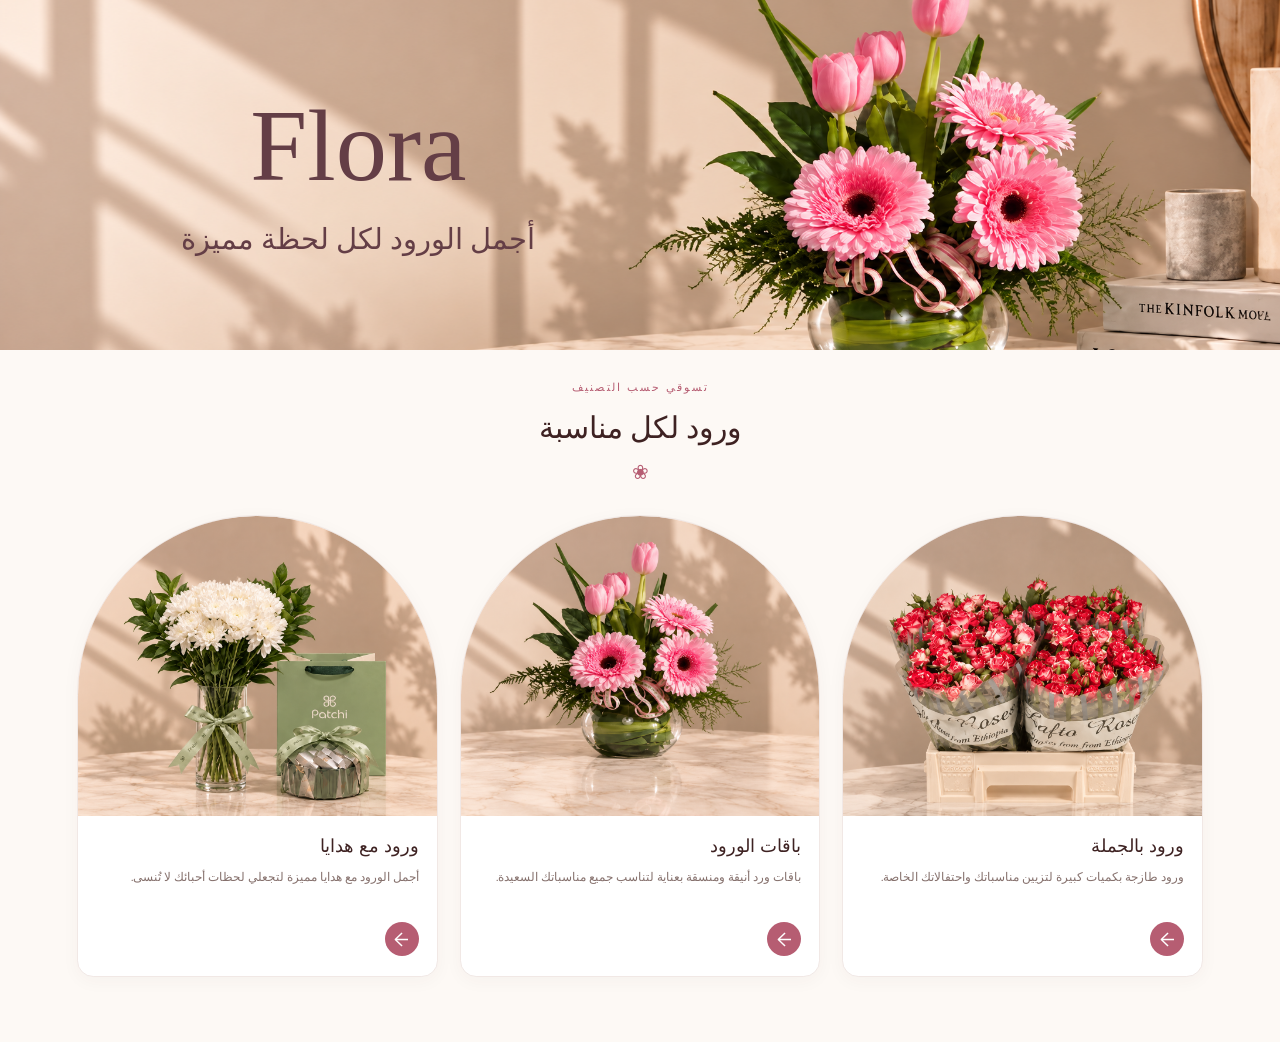
==== commit 73e203cd: "update home page" ====
--- a/home.html
+++ b/home.html
@@ -1,128 +1,252 @@
+
 <!DOCTYPE html>
 <html lang="ar" dir="rtl">
 <head>
     <meta charset="UTF-8">
     <meta name="viewport" content="width=device-width, initial-scale=1.0">
     <title>فلورا | الرئيسية</title>
-    <link rel="stylesheet" href="flora-home.css">
+
+    <style>
+        @import url('https://fonts.googleapis.com/css2?family=DM+Sans:wght@400;500;600&display=swap');
+
+        * {
+            margin: 0;
+            padding: 0;
+            box-sizing: border-box;
+        }
+
+        body {
+            font-family: 'DM Sans', sans-serif;
+            background: #FDF9F5;
+            color: #3e2222;
+        }
+
+        /* البنر */
+        .hero {
+            width: 100%;
+            height: 350px;
+            display: flex;
+            align-items: center;
+            background-image: url("images/flora-banner.png");
+            background-size: cover;
+            background-position: center;
+            background-repeat: no-repeat;
+            overflow: hidden;
+        }
+
+        .hero-content {
+            width: 40%;
+            margin-right: auto;
+            margin-left: 8%;
+            text-align: center;
+        }
+
+        .hero-logo {
+            font-family: Georgia, serif;
+            font-size: clamp(55px, 8vw, 105px);
+            font-weight: normal;
+            color: #643E46;
+            margin-bottom: 12px;
+        }
+
+        .hero-subtitle {
+            font-size: clamp(17px, 2.3vw, 29px);
+            color: #643E46;
+            line-height: 1.6;
+        }
+
+        /* التصنيفات */
+        .categories {
+            padding: 25px 6% 65px;
+        }
+
+        .section-heading {
+            text-align: center;
+            margin-bottom: 30px;
+        }
+
+        .eyebrow {
+            font-size: 11px;
+            letter-spacing: 2px;
+            color: #B65D72;
+        }
+
+        .section-heading h2 {
+            font-size: 30px;
+            font-weight: 500;
+            margin: 12px 0;
+        }
+
+        .flower-symbol {
+            color: #B65D72;
+            font-size: 20px;
+        }
+
+        .category-grid {
+            display: grid;
+            grid-template-columns: repeat(3, minmax(0, 1fr));
+            gap: 22px;
+            max-width: 1200px;
+            margin: auto;
+        }
+
+        .category-card {
+            background: white;
+            border: 1px solid #f1e8e5;
+            border-radius: 200px 200px 18px 18px;
+            overflow: hidden;
+            box-shadow: 0 4px 18px rgba(80, 45, 45, 0.04);
+            
+        }
+
+        .category-image {
+            height: 300px;
+            width: 100%;  
+            overflow: hidden;
+            border-radius: 50% 50% 0 0 / 50% 50% 0 0;
+        }
+
+        .category-image img {
+            width: 100%;
+            height: 100%;
+            object-fit: cover;
+            display: block;
+        }
+
+        .category-info {
+            padding: 18px 18px 20px;
+        }
+
+        .category-info h3 {
+            font-size: 18px;
+            font-weight: 500;
+            margin-bottom: 8px;
+        }
+
+        .category-info p {
+            font-size: 12px;
+            color: #86716d;
+            line-height: 1.9;
+            min-height: 46px;
+        }
+
+        .arrow-btn {
+            display: inline-flex;
+            align-items: center;
+            justify-content: center;
+            width: 34px;
+            height: 34px;
+            border-radius: 50%;
+            background: #B65D72;
+            color: white;
+            text-decoration: none;
+            font-size: 19px;
+            margin-top: 10px;
+        }
+
+        .arrow-btn:hover {
+            background: #9D4C60;
+        }
+
+        @media (max-width: 750px) {
+            .hero {
+                height: 300px;
+                background-position: 60% center;
+            }
+
+            .hero-content {
+                width: 55%;
+                margin-left: 3%;
+            }
+
+            .hero-logo {
+                font-size: 50px;
+            }
+
+            .hero-subtitle {
+                font-size: 16px;
+            }
+
+            .category-grid {
+                grid-template-columns: 1fr;
+            }
+
+            .category-image {
+                height: 250px;
+            }
+        }
+    </style>
 </head>
+
 <body>
-
-<main>
-
-    <!-- القسم الرئيسي -->
-   
-   <section class="hero">
-
-       <div class="hero-content">
-           <h1 class="hero-logo">Flora</h1>
-
-   
-
-           <h9 class="hero-subtitle">
-               أجمل الورود لكل لحظة مميزة
-           </h9>
-   
-       </div>
-   
-
-       <div class="hero-flowers" aria-hidden="true">
-           <span class="flower flower-one">✿</span>
-           <span class="flower flower-two">✿</span>
-           <span class="flower flower-one">✿</span>
-           <span class="flower flower-two">✿</span>
-            <span class="flower flower-one">✿</span>
-            <span class="flower flower-two">✿</span>
-                                                     
-           <span class="flower flower-one">✿</span>
-           <span class="flower flower-two">✿</span>
-           <span class="flower flower-one">✿</span>
-           <span class="flower flower-two">✿</span>
-           <span class="flower flower-one">✿</span>
-</div>
-   </section>
-
-    <!-- تصنيفات الورود -->
-    <section class="categories">
-
-        <div class="section-heading">
-            <span class="eyebrow">تسوقي حسب التصنيف</span>
-            <h2>ورود لكل مناسبة</h2>
-            <span class="flower-symbol">&#10048;</span>
-        </div>
-
-        <div class="category-grid">
-
-            <!-- الورود بالجملة -->
-            <article class="category-card">
-                <div class="category-image">
-                    <img src="images/bulk.jpg"
-                         alt="ورود بالجملة">
-                </div>
-
-                <div class="category-info">
-                    <h3>ورود بالجملة</h3>
-                    <p>
-                        ورود طازجة بكميات كبيرة
-                        لتزيين مناسباتك واحتفالاتك الخاصة.
-                    </p>
-
-                    <a href="product.html"
-                       class="arrow-btn"
-                       aria-label="استكشفي الورود بالجملة">
-                        &larr;
-                    </a>
-                </div>
-            </article>
-
-            <!-- باقات الورود -->
-            <article class="category-card">
-                <div class="category-image">
-                    <img src="images/bouquet.jpg"
-                         alt="باقات الورود">
-                </div>
-
-                <div class="category-info">
-                    <h3>باقات الورود</h3>
-                    <p>
-                        باقات ورد أنيقة ومنسقة بعناية
-                        لتناسب جميع مناسباتك السعيدة.
-                    </p>
-
-                    <a href="product.html"
-                       class="arrow-btn"
-                       aria-label="استكشفي باقات الورود">
-                        &larr;
-                    </a>
-                </div>
-            </article>
-
-            <!-- الورود مع الهدايا -->
-            <article class="category-card">
-                <div class="category-image">
-                    <img src="images/gifts.jpg"
-                         alt="ورود مع هدايا">
-                </div>
-
-                <div class="category-info">
-                    <h3>ورود مع هدايا</h3>
-                    <p>
-                        أجمل الورود مع هدايا مميزة
-                        لتجعلي لحظات أحبائك لا تُنسى.
-                    </p>
-
-                    <a href="product.html"
-                       class="arrow-btn"
-                       aria-label="استكشفي الورود مع الهدايا">
-                        &larr;
-                    </a>
-                </div>
-            </article>
-
-        </div>
-    </section>
-
-</main>
-
+    <main>
+        <!-- البنر الرئيسي -->
+        <section class="hero">
+            <div class="hero-content">
+                <h1 class="hero-logo">Flora</h1>
+                <p class="hero-subtitle">
+                    أجمل الورود لكل لحظة مميزة
+                </p>
+            </div>
+        </section>
+
+        <!-- تصنيفات الورود -->
+        <section class="categories">
+            <div class="section-heading">
+                <span class="eyebrow">تسوقي حسب التصنيف</span>
+                <h2>ورود لكل مناسبة</h2>
+                <span class="flower-symbol">&#10048;</span>
+            </div>
+
+            <div class="category-grid">
+
+                <article class="category-card">
+                    <div class="category-image">
+                        <img src="images/bulk.jpg" alt="ورود بالجملة">
+                    </div>
+                    <div class="category-info">
+                        <h3>ورود بالجملة</h3>
+                        <p>
+                            ورود طازجة بكميات كبيرة
+                            لتزيين مناسباتك واحتفالاتك الخاصة.
+                        </p>
+                        <a href="product.html" class="arrow-btn"
+                           aria-label="استكشفي الورود بالجملة">&larr;</a>
+                    </div>
+                </article>
+
+                <article class="category-card">
+                    <div class="category-image">
+                        <img src="images/bouquet.jpg" alt="باقات الورود">
+                    </div>
+                    <div class="category-info">
+                        <h3>باقات الورود</h3>
+                        <p>
+                            باقات ورد أنيقة ومنسقة بعناية
+                            لتناسب جميع مناسباتك السعيدة.
+                        </p>
+                        <a href="product.html" class="arrow-btn"
+                           aria-label="استكشفي باقات الورود">&larr;</a>
+                    </div>
+                </article>
+
+                <article class="category-card">
+                    <div class="category-image">
+                        <img src="images/gifts.jpg" alt="ورود مع هدايا">
+                    </div>
+                    <div class="category-info">
+                        <h3>ورود مع هدايا</h3>
+                        <p>
+                            أجمل الورود مع هدايا مميزة
+                            لتجعلي لحظات أحبائك لا تُنسى.
+                        </p>
+                        <a href="product.html" class="arrow-btn"
+                           aria-label="استكشفي الورود مع الهدايا">&larr;</a>
+                    </div>
+                </article>
+
+            </div>
+        </section>
+    </main>
 </body>
-</html>+</html>
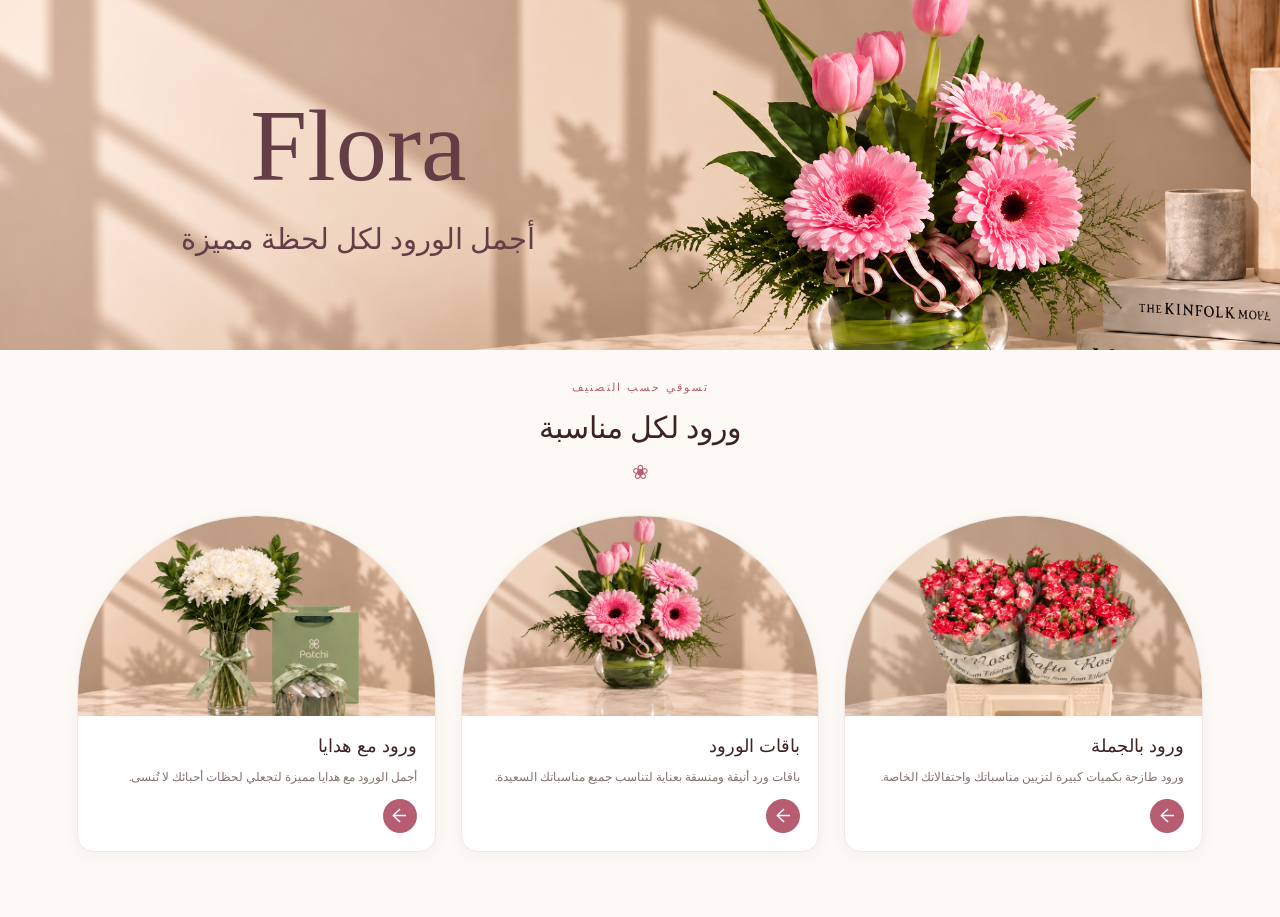
==== commit aafbfb91: "update flora design" ====
--- a/home.html
+++ b/home.html
@@ -84,8 +84,9 @@
 
         .category-grid {
             display: grid;
-            grid-template-columns: repeat(3, minmax(0, 1fr));
-            gap: 22px;
+            grid-template-columns: repeat(3,minmax(0, 1fr));
+            justify-content: center;
+            gap: 25px;
             max-width: 1200px;
             margin: auto;
         }
@@ -100,7 +101,7 @@
         }
 
         .category-image {
-            height: 300px;
+            height: 200px;
             width: 100%;  
             overflow: hidden;
             border-radius: 50% 50% 0 0 / 50% 50% 0 0;
@@ -131,7 +132,7 @@
         }
 
         .arrow-btn {
-            display: inline-flex;
+            display:flex;
             align-items: center;
             justify-content: center;
             width: 34px;
@@ -142,8 +143,13 @@
             text-decoration: none;
             font-size: 19px;
             margin-top: 10px;
-        }
-
+            margin-right: 0;
+        }
+        .category-info{
+            padding: 18px;
+            text-align: right;}
+        .category-info p{
+            min-height: 0;}
         .arrow-btn:hover {
             background: #9D4C60;
         }
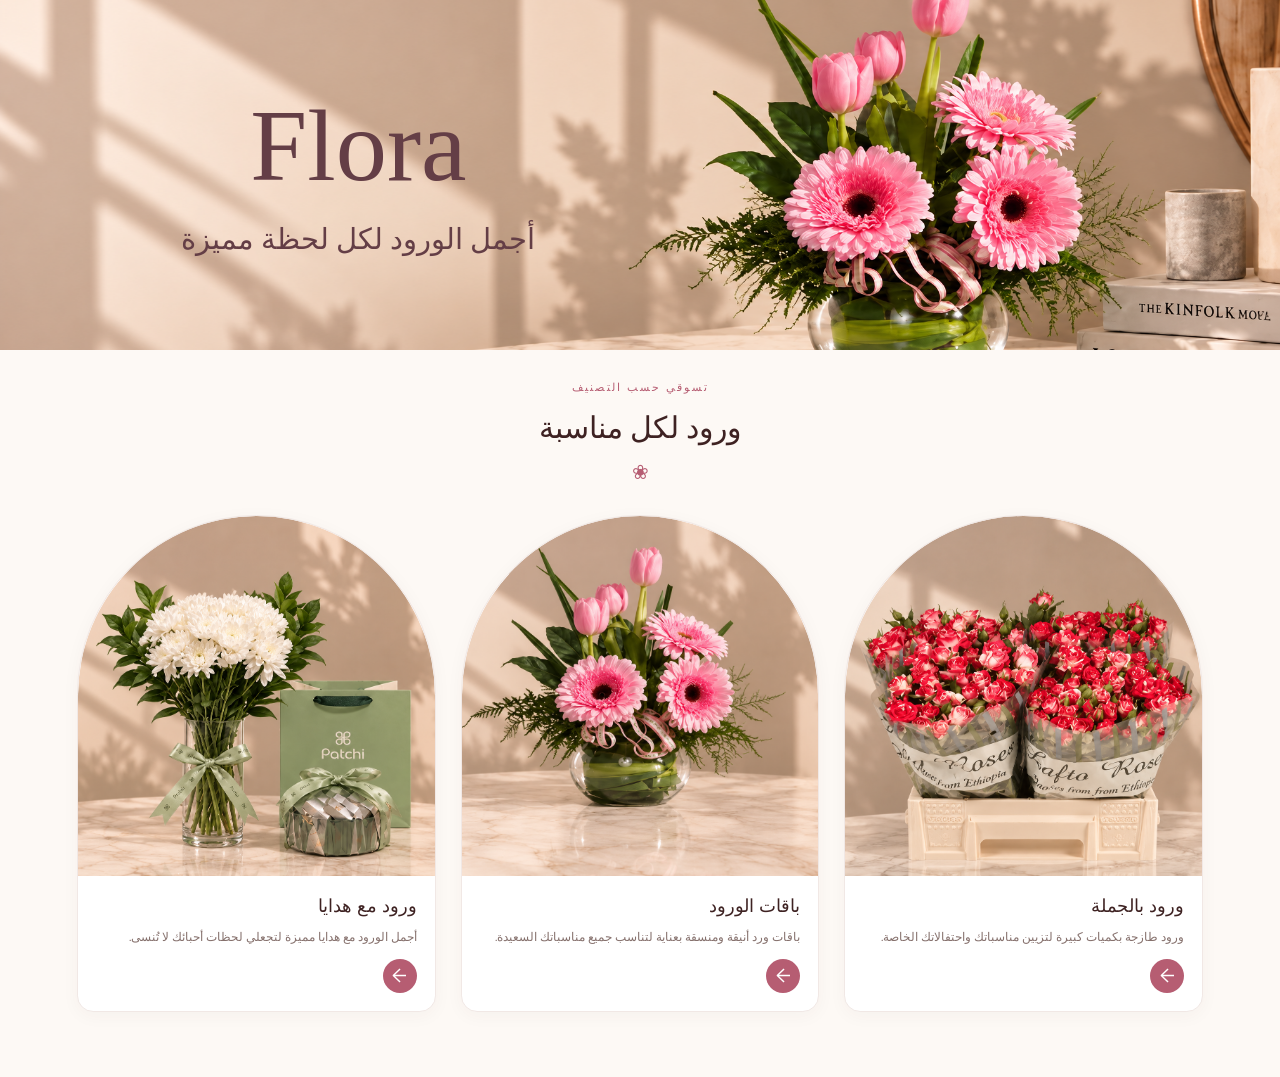
==== commit aa37316a: "Update home.html" ====
--- a/home.html
+++ b/home.html
@@ -4,7 +4,7 @@
 <head>
     <meta charset="UTF-8">
     <meta name="viewport" content="width=device-width, initial-scale=1.0">
-    <title>فلورا | الرئيسية</title>
+    <title>Flora</title>
 
     <style>
         @import url('https://fonts.googleapis.com/css2?family=DM+Sans:wght@400;500;600&display=swap');
@@ -101,7 +101,7 @@
         }
 
         .category-image {
-            height: 200px;
+            height: 360px;
             width: 100%;  
             overflow: hidden;
             border-radius: 50% 50% 0 0 / 50% 50% 0 0;
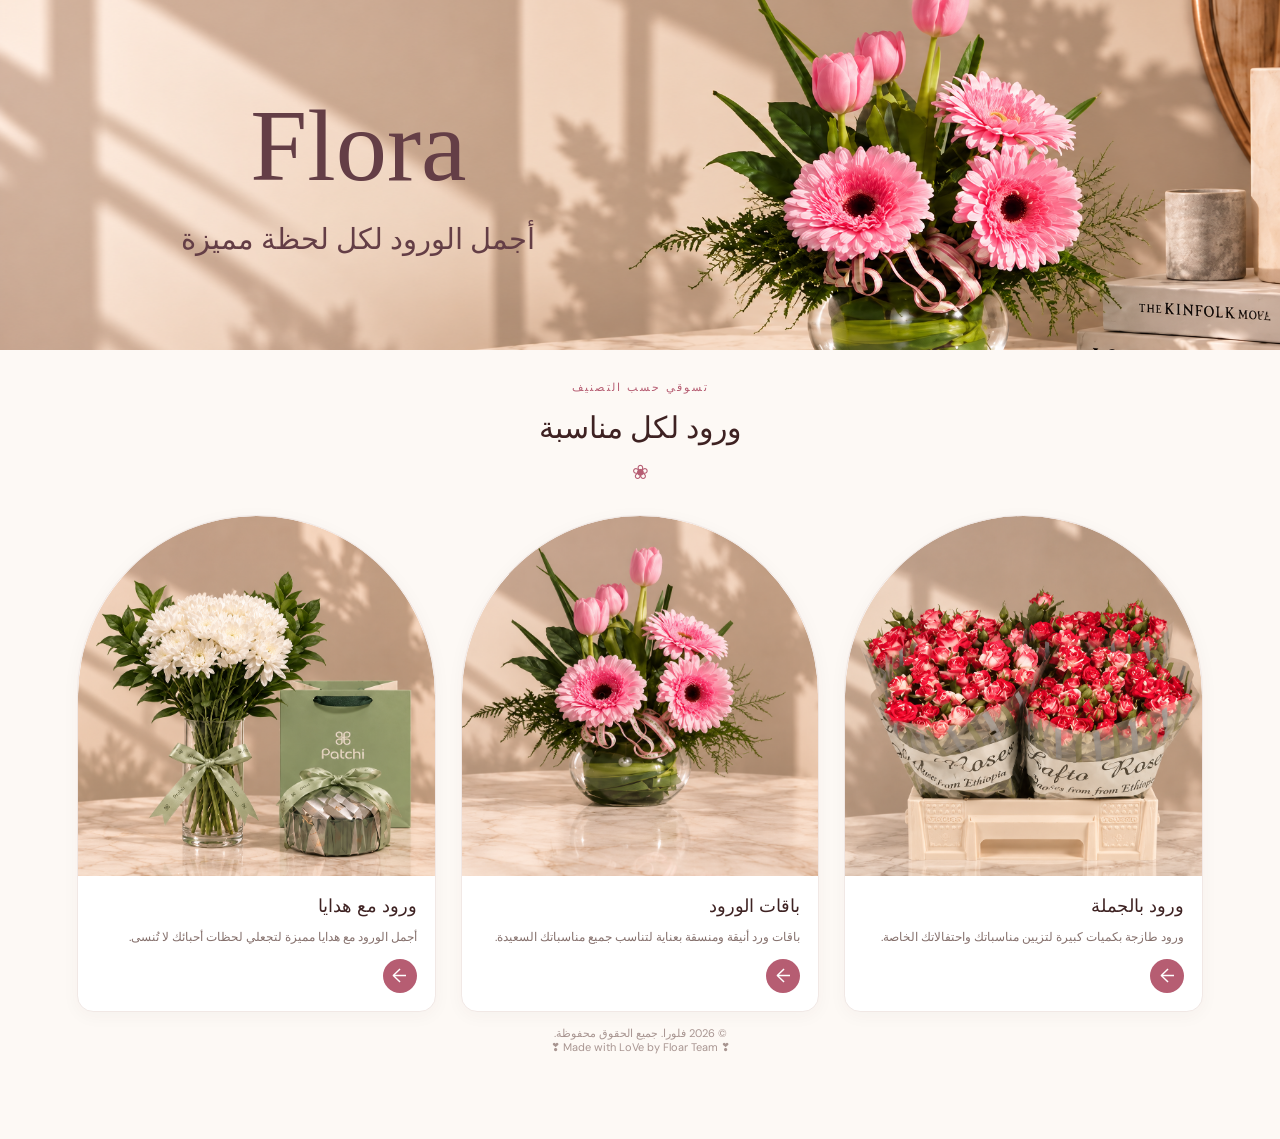
==== commit 97e852bf: "new footer" ====
--- a/home.html
+++ b/home.html
@@ -180,6 +180,15 @@
             .category-image {
                 height: 250px;
             }
+
+            
+
+        }
+        footer {
+            text-align: center;
+            padding: 0 15px 20px;
+            color: #a89591;
+            font-size: 11px;
         }
     </style>
 </head>
@@ -252,6 +261,12 @@
                 </article>
 
             </div>
+            <footer>
+                <br>
+            © 2026 فلورا. جميع الحقوق محفوظة.
+    <br>
+        ❣ Made with LoVe by Floar Team ❣
+    </footer>
         </section>
     </main>
 </body>
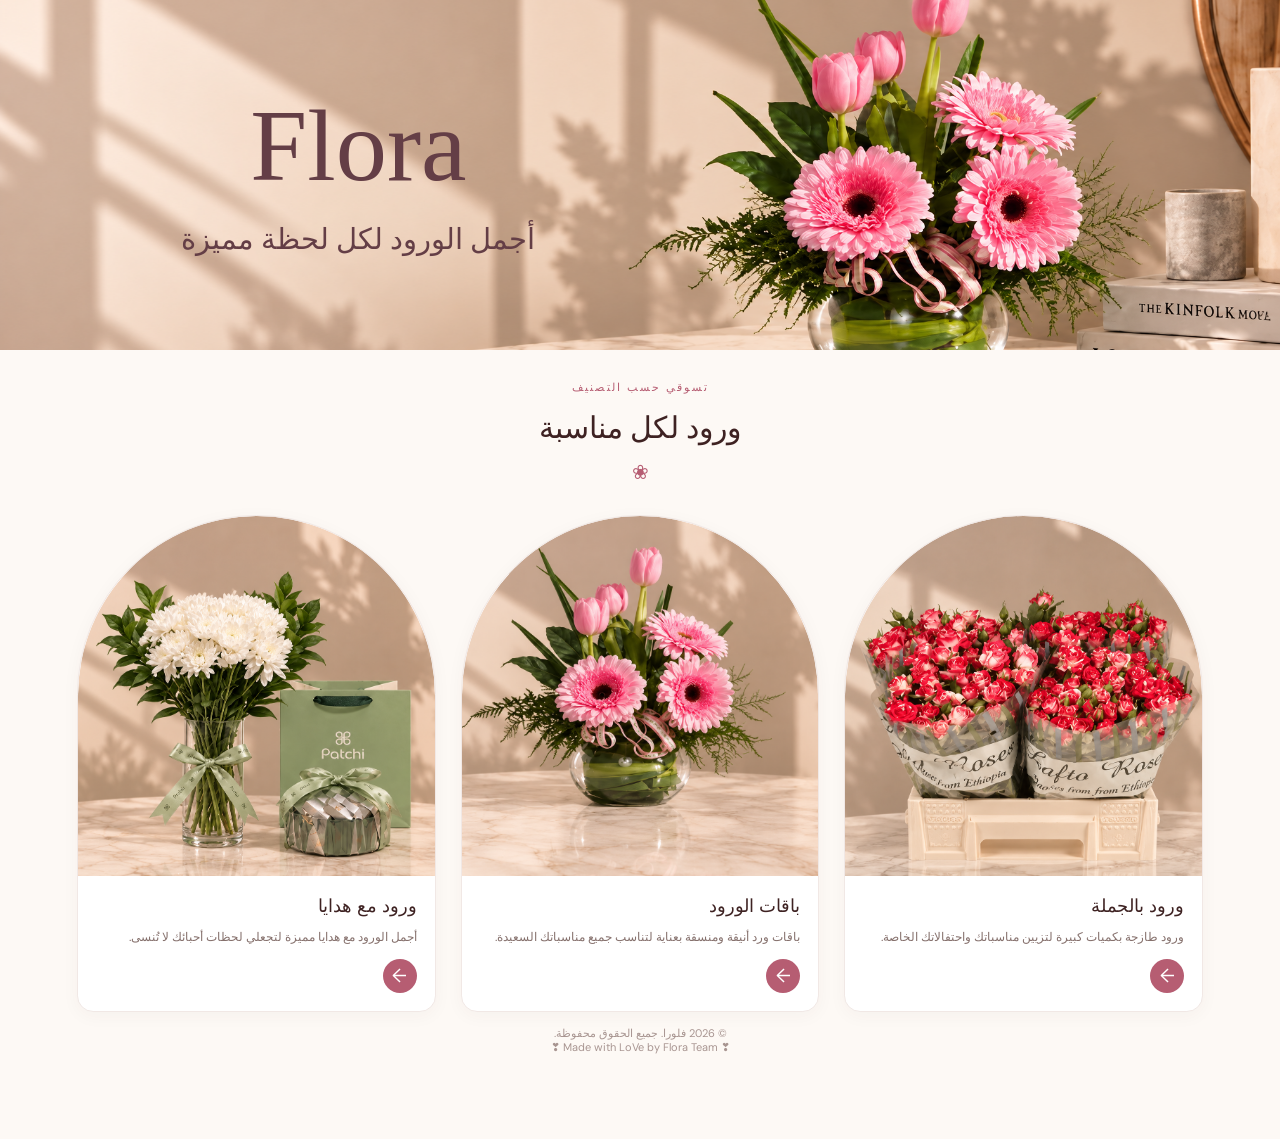
==== commit 3b38fdad: "a" ====
--- a/home.html
+++ b/home.html
@@ -265,7 +265,7 @@
                 <br>
             © 2026 فلورا. جميع الحقوق محفوظة.
     <br>
-        ❣ Made with LoVe by Floar Team ❣
+        ❣ Made with LoVe by Flora Team ❣
     </footer>
         </section>
     </main>
